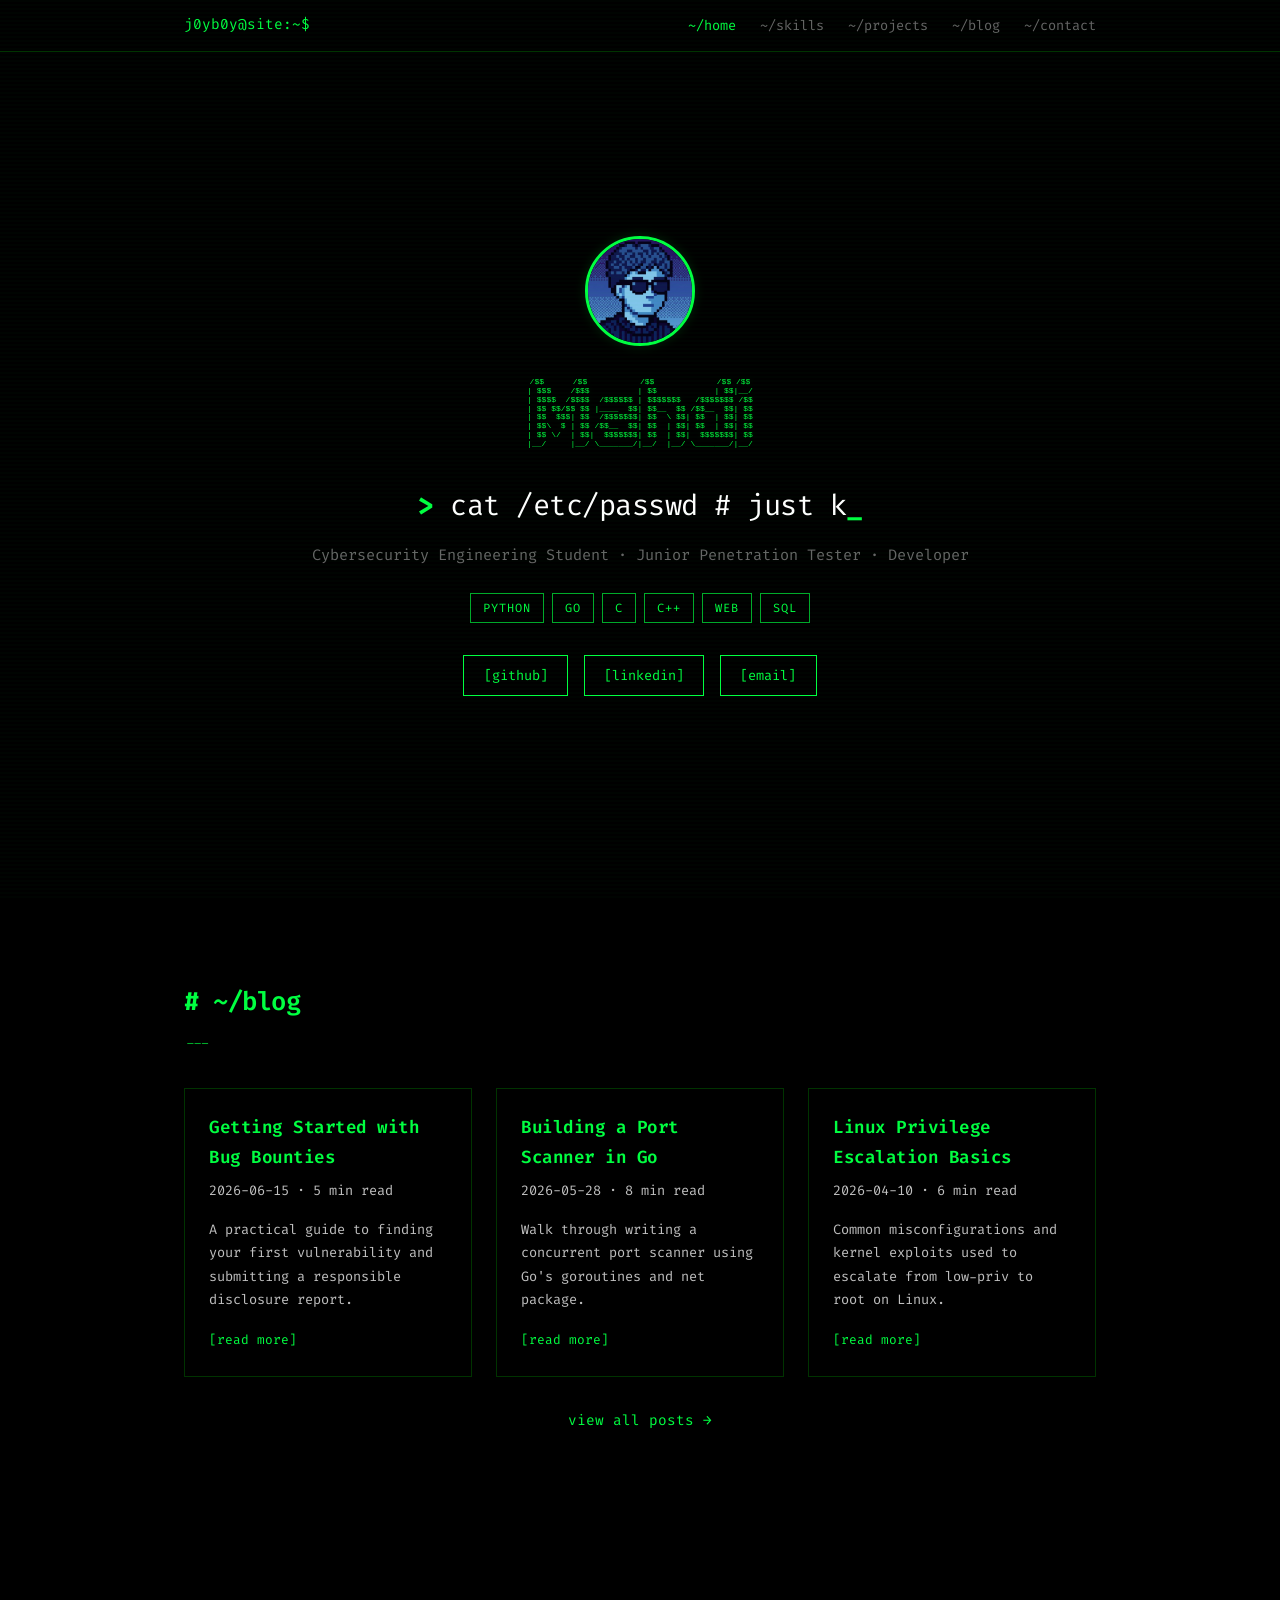
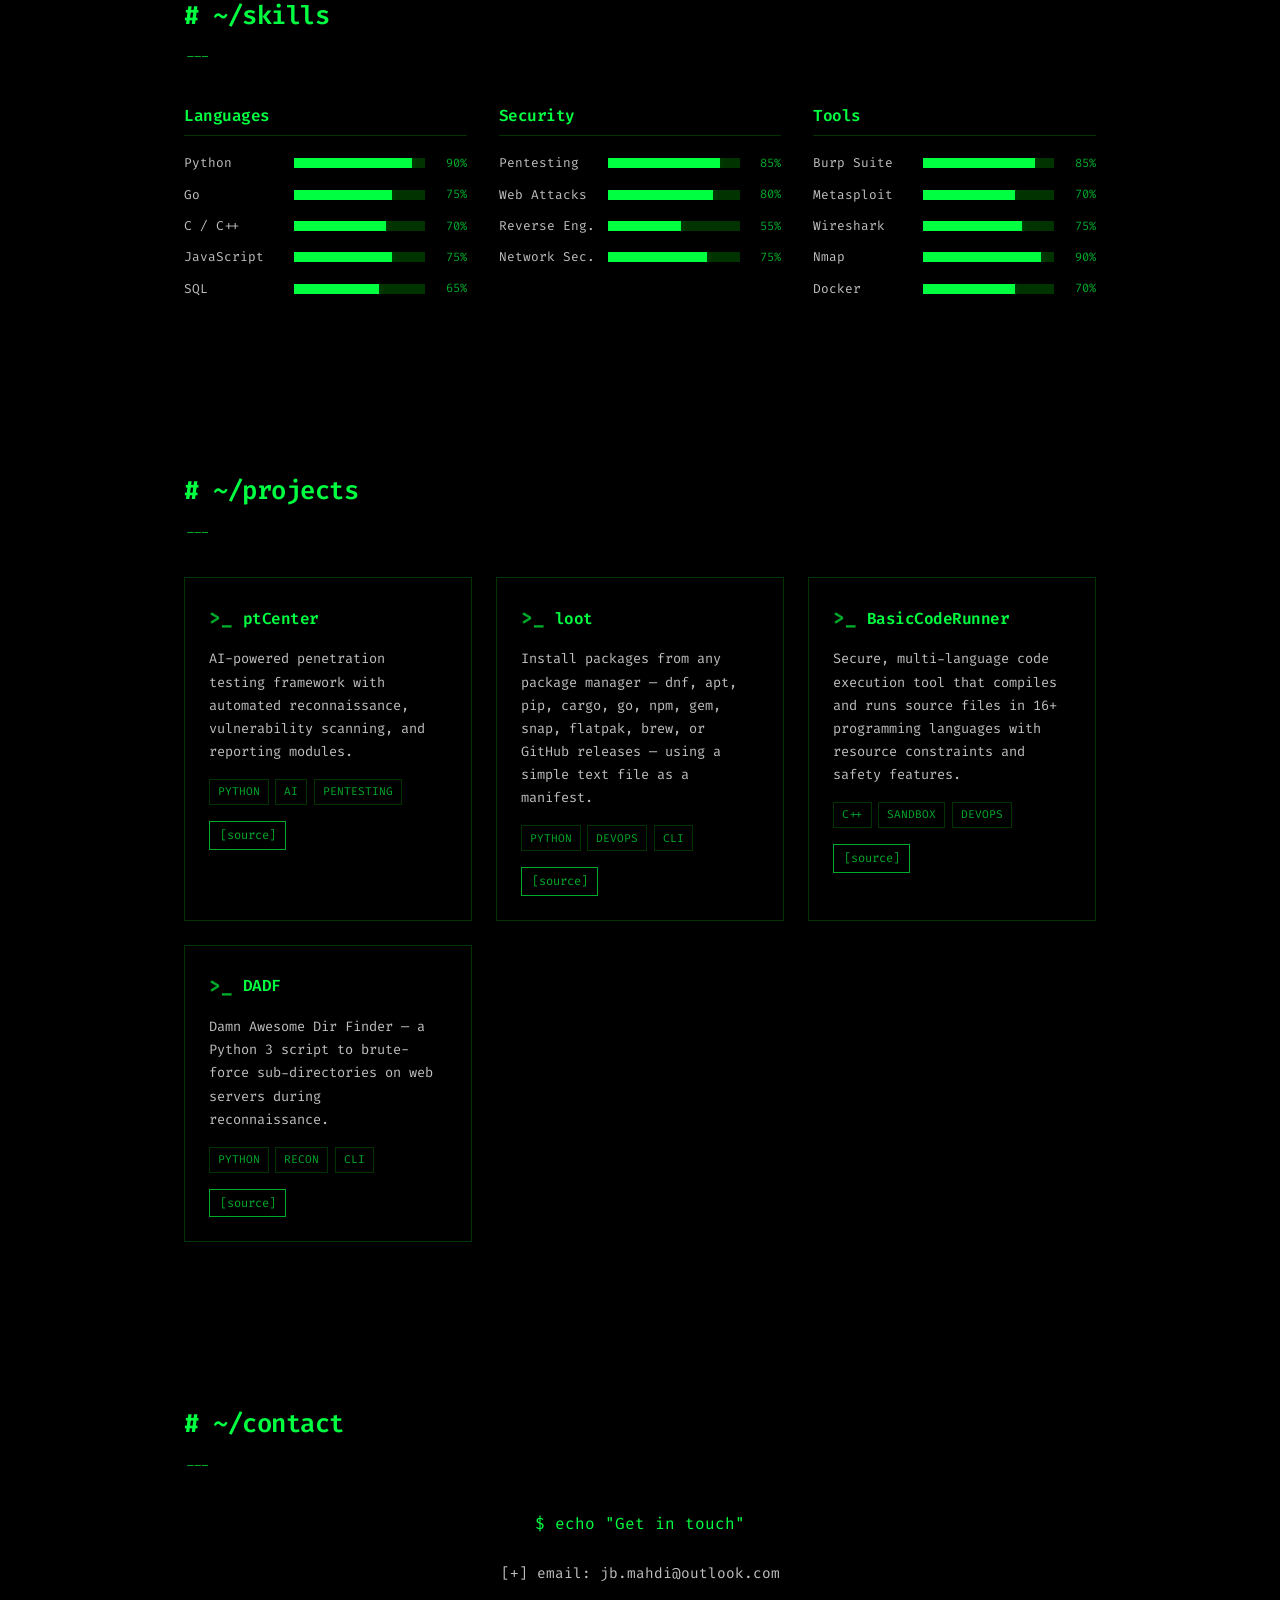
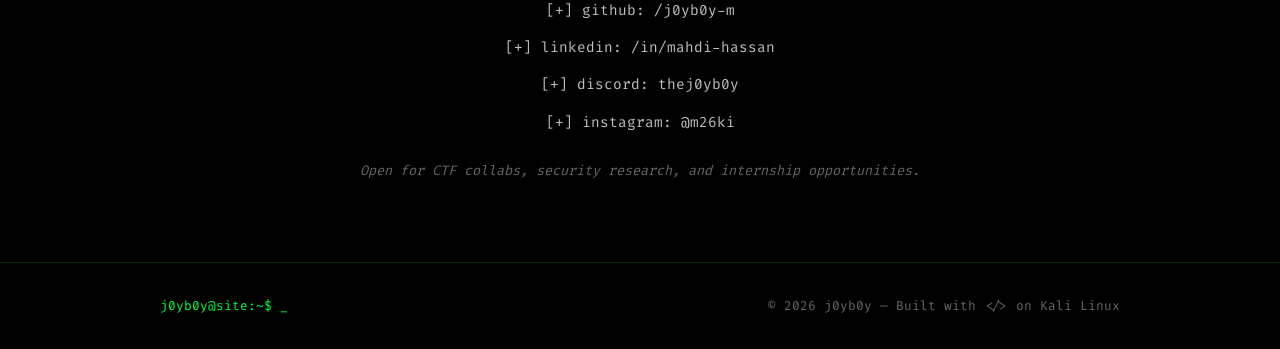
==== index.html @ 0ae88501 "initial commit" ====
<!DOCTYPE html>
<html lang="en">
<head>
  <meta charset="UTF-8">
  <meta name="viewport" content="width=device-width, initial-scale=1.0">
  <title>j0yb0y &lt;~$ ~/portfolio</title>
  <link rel="icon" type="image/png" href="ppic.png">
  <link rel="stylesheet" href="style.css">
</head>
<body>
  <div id="matrix-canvas"></div>

  <nav>
    <div class="nav-container">
      <span class="nav-prompt">j0yb0y@site:~$</span>
      <ul class="nav-links">
        <li><a href="#hero">~/home</a></li>
        <li><a href="#skills">~/skills</a></li>
        <li><a href="#projects">~/projects</a></li>
        <li><a href="#blog">~/blog</a></li>
        <li><a href="#contact">~/contact</a></li>
      </ul>
    </div>
  </nav>

  <main>
    <!-- HERO -->
    <section id="hero">
      <div class="hero-content">
        <div class="profile-pic">
          <img src="ppic.png" alt="j0yb0y">
        </div>
        <div class="ascii-art">
          <pre>
/$$      /$$           /$$             /$$ /$$
| $$$    /$$$          | $$            | $$|__/
| $$$$  /$$$$  /$$$$$$ | $$$$$$$   /$$$$$$$ /$$
| $$ $$/$$ $$ |____  $$| $$__  $$ /$$__  $$| $$
| $$  $$$| $$  /$$$$$$$| $$  \ $$| $$  | $$| $$
| $$\  $ | $$ /$$__  $$| $$  | $$| $$  | $$| $$
| $$ \/  | $$|  $$$$$$$| $$  | $$|  $$$$$$$| $$
|__/     |__/ \_______/|__/  |__/ \_______/|__/
          </pre>
        </div>
        <h1 class="hero-title">
          <span class="prompt">></span>
          <span class="typewriter" id="typewriter"></span><span class="cursor">_</span>
        </h1>
        <p class="hero-subtitle">Cybersecurity Engineering Student &middot; Junior Penetration Tester &middot; Developer</p>
        <div class="hero-badges">
          <span class="badge">Python</span>
          <span class="badge">Go</span>
          <span class="badge">C</span>
          <span class="badge">C++</span>
          <span class="badge">Web</span>
          <span class="badge">SQL</span>
        </div>
        <div class="hero-links">
          <a href="https://github.com/j0yb0y-m" target="_blank" class="btn">[github]</a>
          <a href="https://www.linkedin.com/in/mahdi-hassan-80ba14393/" target="_blank" class="btn">[linkedin]</a>
          <a href="mailto:jb.mahdi@outlook.com" class="btn">[email]</a>
        </div>
      </div>
    </section>

    <!-- BLOG -->
    <section id="blog">
      <h2 class="section-title"><span class="prompt">#</span> ~/blog</h2>
      <div class="divider">---</div>
      <div class="blog-grid">
        <article class="blog-card">
          <h3 class="blog-title">Getting Started with Bug Bounties</h3>
          <p class="blog-meta">2026-06-15 &middot; 5 min read</p>
          <p>A practical guide to finding your first vulnerability and submitting a responsible disclosure report.</p>
          <a href="blog/posts/bug-bounties-101.html" class="read-more">[read more]</a>
        </article>
        <article class="blog-card">
          <h3 class="blog-title">Building a Port Scanner in Go</h3>
          <p class="blog-meta">2026-05-28 &middot; 8 min read</p>
          <p>Walk through writing a concurrent port scanner using Go's goroutines and net package.</p>
          <a href="blog/posts/port-scanner-go.html" class="read-more">[read more]</a>
        </article>
        <article class="blog-card">
          <h3 class="blog-title">Linux Privilege Escalation Basics</h3>
          <p class="blog-meta">2026-04-10 &middot; 6 min read</p>
          <p>Common misconfigurations and kernel exploits used to escalate from low-priv to root on Linux.</p>
          <a href="blog/posts/linux-privesc.html" class="read-more">[read more]</a>
        </article>
      </div>
      <p class="section-footer"><a href="blog/index.html">view all posts →</a></p>
    </section>

    <!-- SKILLS -->
    <section id="skills">
      <h2 class="section-title"><span class="prompt">#</span> ~/skills</h2>
      <div class="divider">---</div>
      <div class="skills-grid">
        <div class="skill-category">
          <h3>Languages</h3>
          <div class="skill-bar"><span class="skill-label">Python</span><span class="skill-fill" style="width:90%"></span><span class="skill-pct">90%</span></div>
          <div class="skill-bar"><span class="skill-label">Go</span><span class="skill-fill" style="width:75%"></span><span class="skill-pct">75%</span></div>
          <div class="skill-bar"><span class="skill-label">C / C++</span><span class="skill-fill" style="width:70%"></span><span class="skill-pct">70%</span></div>
          <div class="skill-bar"><span class="skill-label">JavaScript</span><span class="skill-fill" style="width:75%"></span><span class="skill-pct">75%</span></div>
          <div class="skill-bar"><span class="skill-label">SQL</span><span class="skill-fill" style="width:65%"></span><span class="skill-pct">65%</span></div>
        </div>
        <div class="skill-category">
          <h3>Security</h3>
          <div class="skill-bar"><span class="skill-label">Pentesting</span><span class="skill-fill" style="width:85%"></span><span class="skill-pct">85%</span></div>
          <div class="skill-bar"><span class="skill-label">Web Attacks</span><span class="skill-fill" style="width:80%"></span><span class="skill-pct">80%</span></div>
          <div class="skill-bar"><span class="skill-label">Reverse Eng.</span><span class="skill-fill" style="width:55%"></span><span class="skill-pct">55%</span></div>
          <div class="skill-bar"><span class="skill-label">Network Sec.</span><span class="skill-fill" style="width:75%"></span><span class="skill-pct">75%</span></div>
        </div>
        <div class="skill-category">
          <h3>Tools</h3>
          <div class="skill-bar"><span class="skill-label">Burp Suite</span><span class="skill-fill" style="width:85%"></span><span class="skill-pct">85%</span></div>
          <div class="skill-bar"><span class="skill-label">Metasploit</span><span class="skill-fill" style="width:70%"></span><span class="skill-pct">70%</span></div>
          <div class="skill-bar"><span class="skill-label">Wireshark</span><span class="skill-fill" style="width:75%"></span><span class="skill-pct">75%</span></div>
          <div class="skill-bar"><span class="skill-label">Nmap</span><span class="skill-fill" style="width:90%"></span><span class="skill-pct">90%</span></div>
          <div class="skill-bar"><span class="skill-label">Docker</span><span class="skill-fill" style="width:70%"></span><span class="skill-pct">70%</span></div>
        </div>
      </div>
    </section>

    <!-- PROJECTS -->
    <section id="projects">
      <h2 class="section-title"><span class="prompt">#</span> ~/projects</h2>
      <div class="divider">---</div>
      <div class="project-grid">
        <div class="project-card">
          <div class="project-header">
            <span class="project-icon">&gt;_</span>
            <h3>ptCenter</h3>
          </div>
          <p>AI-powered penetration testing framework with automated reconnaissance, vulnerability scanning, and reporting modules.</p>
          <div class="project-tags">
            <span class="tag">Python</span>
            <span class="tag">AI</span>
            <span class="tag">Pentesting</span>
          </div>
          <div class="project-links">
            <a href="https://github.com/j0yb0y-m/ptCenter" target="_blank" class="btn-small">[source]</a>
          </div>
        </div>
        <div class="project-card">
          <div class="project-header">
            <span class="project-icon">&gt;_</span>
            <h3>loot</h3>
          </div>
          <p>Install packages from any package manager — dnf, apt, pip, cargo, go, npm, gem, snap, flatpak, brew, or GitHub releases — using a simple text file as a manifest.</p>
          <div class="project-tags">
            <span class="tag">Python</span>
            <span class="tag">DevOps</span>
            <span class="tag">CLI</span>
          </div>
          <div class="project-links">
            <a href="https://github.com/j0yb0y-m/loot" target="_blank" class="btn-small">[source]</a>
          </div>
        </div>
        <div class="project-card">
          <div class="project-header">
            <span class="project-icon">&gt;_</span>
            <h3>BasicCodeRunner</h3>
          </div>
          <p>Secure, multi-language code execution tool that compiles and runs source files in 16+ programming languages with resource constraints and safety features.</p>
          <div class="project-tags">
            <span class="tag">C++</span>
            <span class="tag">Sandbox</span>
            <span class="tag">DevOps</span>
          </div>
          <div class="project-links">
            <a href="https://github.com/j0yb0y-m/BasicCodeRunner" target="_blank" class="btn-small">[source]</a>
          </div>
        </div>
        <div class="project-card">
          <div class="project-header">
            <span class="project-icon">&gt;_</span>
            <h3>DADF</h3>
          </div>
          <p>Damn Awesome Dir Finder — a Python 3 script to brute-force sub-directories on web servers during reconnaissance.</p>
          <div class="project-tags">
            <span class="tag">Python</span>
            <span class="tag">Recon</span>
            <span class="tag">CLI</span>
          </div>
          <div class="project-links">
            <a href="https://github.com/j0yb0y-m/DADF" target="_blank" class="btn-small">[source]</a>
          </div>
        </div>
      </div>
    </section>

    <!-- CONTACT -->
    <section id="contact">
      <h2 class="section-title"><span class="prompt">#</span> ~/contact</h2>
      <div class="divider">---</div>
      <div class="contact-content">
        <p class="contact-text">$ echo "Get in touch"</p>
        <div class="contact-links">
          <a href="mailto:jb.mahdi@outlook.com" class="contact-item">[+] email: jb.mahdi@outlook.com</a>
          <a href="https://github.com/j0yb0y-m" target="_blank" class="contact-item">[+] github: /j0yb0y-m</a>
          <a href="https://www.linkedin.com/in/mahdi-hassan-80ba14393/" target="_blank" class="contact-item">[+] linkedin: /in/mahdi-hassan</a>
          <a href="#" class="contact-item">[+] discord: thej0yb0y</a>
          <a href="https://instagram.com/m26ki" target="_blank" class="contact-item">[+] instagram: @m26ki</a>
        </div>
        <p class="contact-outro">Open for CTF collabs, security research, and internship opportunities.</p>
      </div>
    </section>
  </main>

  <footer>
    <div class="footer-container">
      <p class="footer-prompt">j0yb0y@site:~$ <span class="blink">_</span></p>
      <p class="footer-copy">&copy; 2026 j0yb0y &mdash; Built with &lt;/&gt; on Kali Linux</p>
    </div>
  </footer>

  <script src="script.js"></script>
</body>
</html>
---- style.css ----
/* =============================================
   Hacker Theme Portfolio — r0g3r
   Colors: #000 bg / #0f0 green / #0a0 dim
   Font: monospace
   ============================================= */

@import url('https://fonts.googleapis.com/css2?family=Fira+Code:wght@400;600;700&display=swap');

:root {
  --bg: #000000;
  --bg-alt: #0a0a0a;
  --green: #00ff41;
  --green-dim: #00aa2a;
  --green-dark: #003300;
  --green-glow: rgba(0, 255, 65, 0.15);
  --text: #c0c0c0;
  --text-dim: #666666;
  --font: 'Fira Code', 'Courier New', monospace;
}

*,
*::before,
*::after {
  margin: 0;
  padding: 0;
  box-sizing: border-box;
}

html {
  scroll-behavior: smooth;
}

body {
  background: var(--bg);
  color: var(--text);
  font-family: var(--font);
  font-size: 15px;
  line-height: 1.7;
  min-height: 100vh;
  position: relative;
  overflow-x: hidden;
}

/* Scan-line overlay */
body::after {
  content: '';
  position: fixed;
  top: 0;
  left: 0;
  width: 100%;
  height: 100%;
  background: repeating-linear-gradient(
    0deg,
    transparent,
    transparent 2px,
    rgba(0, 255, 65, 0.015) 2px,
    rgba(0, 255, 65, 0.015) 4px
  );
  pointer-events: none;
  z-index: 9999;
}

/* Matrix rain canvas */
#matrix-canvas {
  position: fixed;
  top: 0;
  left: 0;
  width: 100%;
  height: 100%;
  z-index: 0;
  opacity: 0.15;
  pointer-events: none;
}

/* Selection */
::selection {
  background: var(--green);
  color: var(--bg);
}

/* Scrollbar */
::-webkit-scrollbar {
  width: 6px;
}
::-webkit-scrollbar-track {
  background: var(--bg);
}
::-webkit-scrollbar-thumb {
  background: var(--green-dark);
  border-radius: 3px;
}
::-webkit-scrollbar-thumb:hover {
  background: var(--green-dim);
}

/* ========== TYPOGRAPHY ========== */

::selection {
  background: var(--green);
  color: #000;
}

a {
  color: var(--green);
  text-decoration: none;
  transition: color 0.2s, text-shadow 0.2s;
}

a:hover {
  color: #fff;
  text-shadow: 0 0 8px var(--green-glow);
}

h1, h2, h3, h4 {
  color: var(--green);
  font-weight: 600;
  letter-spacing: -0.5px;
}

.section-title {
  font-size: 1.6rem;
  margin-bottom: 0.5rem;
}

.section-footer {
  text-align: center;
  margin-top: 2rem;
  font-size: 0.9rem;
}

.divider {
  color: var(--green-dim);
  margin-bottom: 2rem;
  font-size: 0.9rem;
}

.prompt {
  color: var(--green);
  font-weight: 700;
}

/* ========== NAV ========== */

nav {
  position: fixed;
  top: 0;
  left: 0;
  width: 100%;
  z-index: 1000;
  background: rgba(0, 0, 0, 0.92);
  border-bottom: 1px solid var(--green-dark);
  backdrop-filter: blur(4px);
}

.nav-container {
  max-width: 960px;
  margin: 0 auto;
  padding: 0.8rem 1.5rem;
  display: flex;
  align-items: center;
  justify-content: space-between;
}

.nav-prompt {
  color: var(--green);
  font-size: 0.9rem;
}

.nav-links {
  display: flex;
  list-style: none;
  gap: 1.5rem;
}

.nav-links a {
  color: var(--text-dim);
  font-size: 0.85rem;
  text-transform: lowercase;
  transition: color 0.2s;
}

.nav-links a:hover {
  color: var(--green);
}

/* ========== HERO ========== */

#hero {
  min-height: 100vh;
  display: flex;
  align-items: center;
  justify-content: center;
  padding: 6rem 1.5rem 4rem;
  position: relative;
  z-index: 1;
}

.hero-content {
  text-align: center;
  max-width: 720px;
}

.ascii-art pre {
  color: var(--green);
  font-size: 0.5rem;
  line-height: 1.1;
  text-shadow: 0 0 6px var(--green-glow);
  margin-bottom: 1.5rem;
}

.hero-title {
  font-size: 1.8rem;
  margin-bottom: 0.8rem;
  min-height: 2.4rem;
}

.typewriter {
  color: #fff;
  font-weight: 400;
}

.cursor {
  color: var(--green);
  animation: blink 0.8s step-end infinite;
}

@keyframes blink {
  50% { opacity: 0; }
}

.hero-subtitle {
  color: var(--text-dim);
  font-size: 0.95rem;
  margin-bottom: 1.5rem;
}

.hero-badges {
  display: flex;
  flex-wrap: wrap;
  justify-content: center;
  gap: 0.5rem;
  margin-bottom: 2rem;
}

.badge {
  border: 1px solid var(--green-dim);
  color: var(--green);
  padding: 0.25rem 0.75rem;
  font-size: 0.75rem;
  text-transform: uppercase;
  letter-spacing: 1px;
  transition: background 0.2s, box-shadow 0.2s;
}

.badge:hover {
  background: var(--green-dark);
  box-shadow: 0 0 10px var(--green-glow);
}

.hero-links {
  display: flex;
  justify-content: center;
  gap: 1rem;
  flex-wrap: wrap;
}

/* ========== BUTTONS ========== */

.btn {
  border: 1px solid var(--green);
  color: var(--green);
  padding: 0.5rem 1.2rem;
  font-family: var(--font);
  font-size: 0.85rem;
  text-transform: lowercase;
  transition: background 0.2s, box-shadow 0.2s;
}

.btn:hover {
  background: var(--green);
  color: var(--bg);
  box-shadow: 0 0 12px var(--green-glow);
}

.btn-small {
  border: 1px solid var(--green-dim);
  color: var(--green-dim);
  padding: 0.2rem 0.6rem;
  font-family: var(--font);
  font-size: 0.75rem;
  transition: background 0.2s, color 0.2s;
}

.btn-small:hover {
  background: var(--green-dim);
  color: var(--bg);
}

/* ========== SECTIONS ========== */

section {
  max-width: 960px;
  margin: 0 auto;
  padding: 5rem 1.5rem;
  position: relative;
  z-index: 1;
}

/* ========== BLOG ========== */

.blog-grid {
  display: grid;
  grid-template-columns: repeat(auto-fill, minmax(280px, 1fr));
  gap: 1.5rem;
}

.blog-card {
  border: 1px solid var(--green-dark);
  padding: 1.5rem;
  transition: border-color 0.3s, box-shadow 0.3s;
}

.blog-card:hover {
  border-color: var(--green-dim);
  box-shadow: 0 0 12px var(--green-glow);
}

.blog-title {
  font-size: 1.1rem;
  margin-bottom: 0.4rem;
}

.blog-meta {
  color: var(--text-dim);
  font-size: 0.75rem;
  margin-bottom: 0.8rem;
}

.blog-card p {
  font-size: 0.85rem;
  margin-bottom: 1rem;
  color: var(--text);
}

.read-more {
  font-size: 0.8rem;
}

/* ========== SKILLS ========== */

.skills-grid {
  display: grid;
  grid-template-columns: repeat(auto-fill, minmax(260px, 1fr));
  gap: 2rem;
}

.skill-category h3 {
  font-size: 1rem;
  margin-bottom: 1rem;
  color: var(--green);
  border-bottom: 1px solid var(--green-dark);
  padding-bottom: 0.4rem;
}

.skill-bar {
  display: flex;
  align-items: center;
  gap: 0.6rem;
  margin-bottom: 0.6rem;
  font-size: 0.8rem;
}

.skill-label {
  width: 100px;
  flex-shrink: 0;
  color: var(--text);
}

.skill-fill {
  flex: 1;
  height: 10px;
  background: var(--green-dark);
  position: relative;
  overflow: hidden;
}

.skill-fill::after {
  content: '';
  position: absolute;
  top: 0;
  left: 0;
  height: 100%;
  background: var(--green);
  box-shadow: 0 0 6px var(--green-glow);
  animation: fillIn 1.5s ease-out forwards;
  width: 0;
}

.skill-fill[style*="90%"]::after { width: 90%; }
.skill-fill[style*="85%"]::after { width: 85%; }
.skill-fill[style*="80%"]::after { width: 80%; }
.skill-fill[style*="75%"]::after { width: 75%; }
.skill-fill[style*="70%"]::after { width: 70%; }
.skill-fill[style*="65%"]::after { width: 65%; }
.skill-fill[style*="60%"]::after { width: 60%; }
.skill-fill[style*="55%"]::after { width: 55%; }

.skill-pct {
  color: var(--green-dim);
  font-size: 0.75rem;
  width: 32px;
  text-align: right;
}

@keyframes fillIn {
  from { width: 0; }
}

/* ========== PROJECTS ========== */

.project-grid {
  display: grid;
  grid-template-columns: repeat(auto-fill, minmax(280px, 1fr));
  gap: 1.5rem;
}

.project-card {
  border: 1px solid var(--green-dark);
  padding: 1.5rem;
  transition: border-color 0.3s, box-shadow 0.3s, transform 0.2s;
}

.project-card:hover {
  border-color: var(--green);
  box-shadow: 0 0 16px var(--green-glow);
  transform: translateY(-2px);
}

.project-header {
  display: flex;
  align-items: center;
  gap: 0.6rem;
  margin-bottom: 0.8rem;
}

.project-icon {
  color: var(--green-dim);
  font-size: 1.2rem;
  font-weight: 700;
}

.project-card h3 {
  font-size: 1rem;
}

.project-card p {
  font-size: 0.85rem;
  margin-bottom: 1rem;
  color: var(--text);
}

.project-tags {
  display: flex;
  flex-wrap: wrap;
  gap: 0.4rem;
  margin-bottom: 1rem;
}

.tag {
  border: 1px solid var(--green-dark);
  color: var(--green-dim);
  padding: 0.15rem 0.5rem;
  font-size: 0.7rem;
  text-transform: uppercase;
}

.project-links {
  display: flex;
  gap: 0.6rem;
}

/* ========== CONTACT ========== */

.contact-content {
  text-align: center;
}

.contact-text {
  color: var(--green);
  font-size: 1rem;
  margin-bottom: 1.5rem;
}

.contact-links {
  display: flex;
  flex-direction: column;
  align-items: center;
  gap: 0.8rem;
  margin-bottom: 1.5rem;
}

.contact-item {
  color: var(--text);
  font-size: 0.9rem;
  transition: color 0.2s, text-shadow 0.2s;
}

.contact-item:hover {
  color: var(--green);
  text-shadow: 0 0 8px var(--green-glow);
}

.contact-outro {
  color: var(--text-dim);
  font-size: 0.85rem;
  font-style: italic;
}

/* ========== FOOTER ========== */

footer {
  border-top: 1px solid var(--green-dark);
  padding: 2rem 1.5rem;
  position: relative;
  z-index: 1;
}

.footer-container {
  max-width: 960px;
  margin: 0 auto;
  display: flex;
  justify-content: space-between;
  align-items: center;
  font-size: 0.8rem;
}

.footer-prompt {
  color: var(--green);
}

.blink {
  animation: blink 1s step-end infinite;
}

.footer-copy {
  color: var(--text-dim);
}

/* ========== RESPONSIVE ========== */

/* Profile picture */
.profile-pic {
  margin-bottom: 1.5rem;
}

.profile-pic img {
  width: 110px;
  height: 110px;
  border-radius: 50%;
  border: 3px solid var(--green);
  box-shadow: 0 0 12px var(--green-glow);
  object-fit: cover;
}

@media (max-width: 768px) {

.ascii-art pre {
    font-size: 0.3rem;
  }

  .hero-title {
    font-size: 1.3rem;
  }

  .nav-links {
    gap: 0.8rem;
  }

  .nav-links a {
    font-size: 0.75rem;
  }

  .skills-grid,
  .project-grid,
  .blog-grid {
    grid-template-columns: 1fr;
  }

  .footer-container {
    flex-direction: column;
    gap: 0.5rem;
    text-align: center;
  }
}
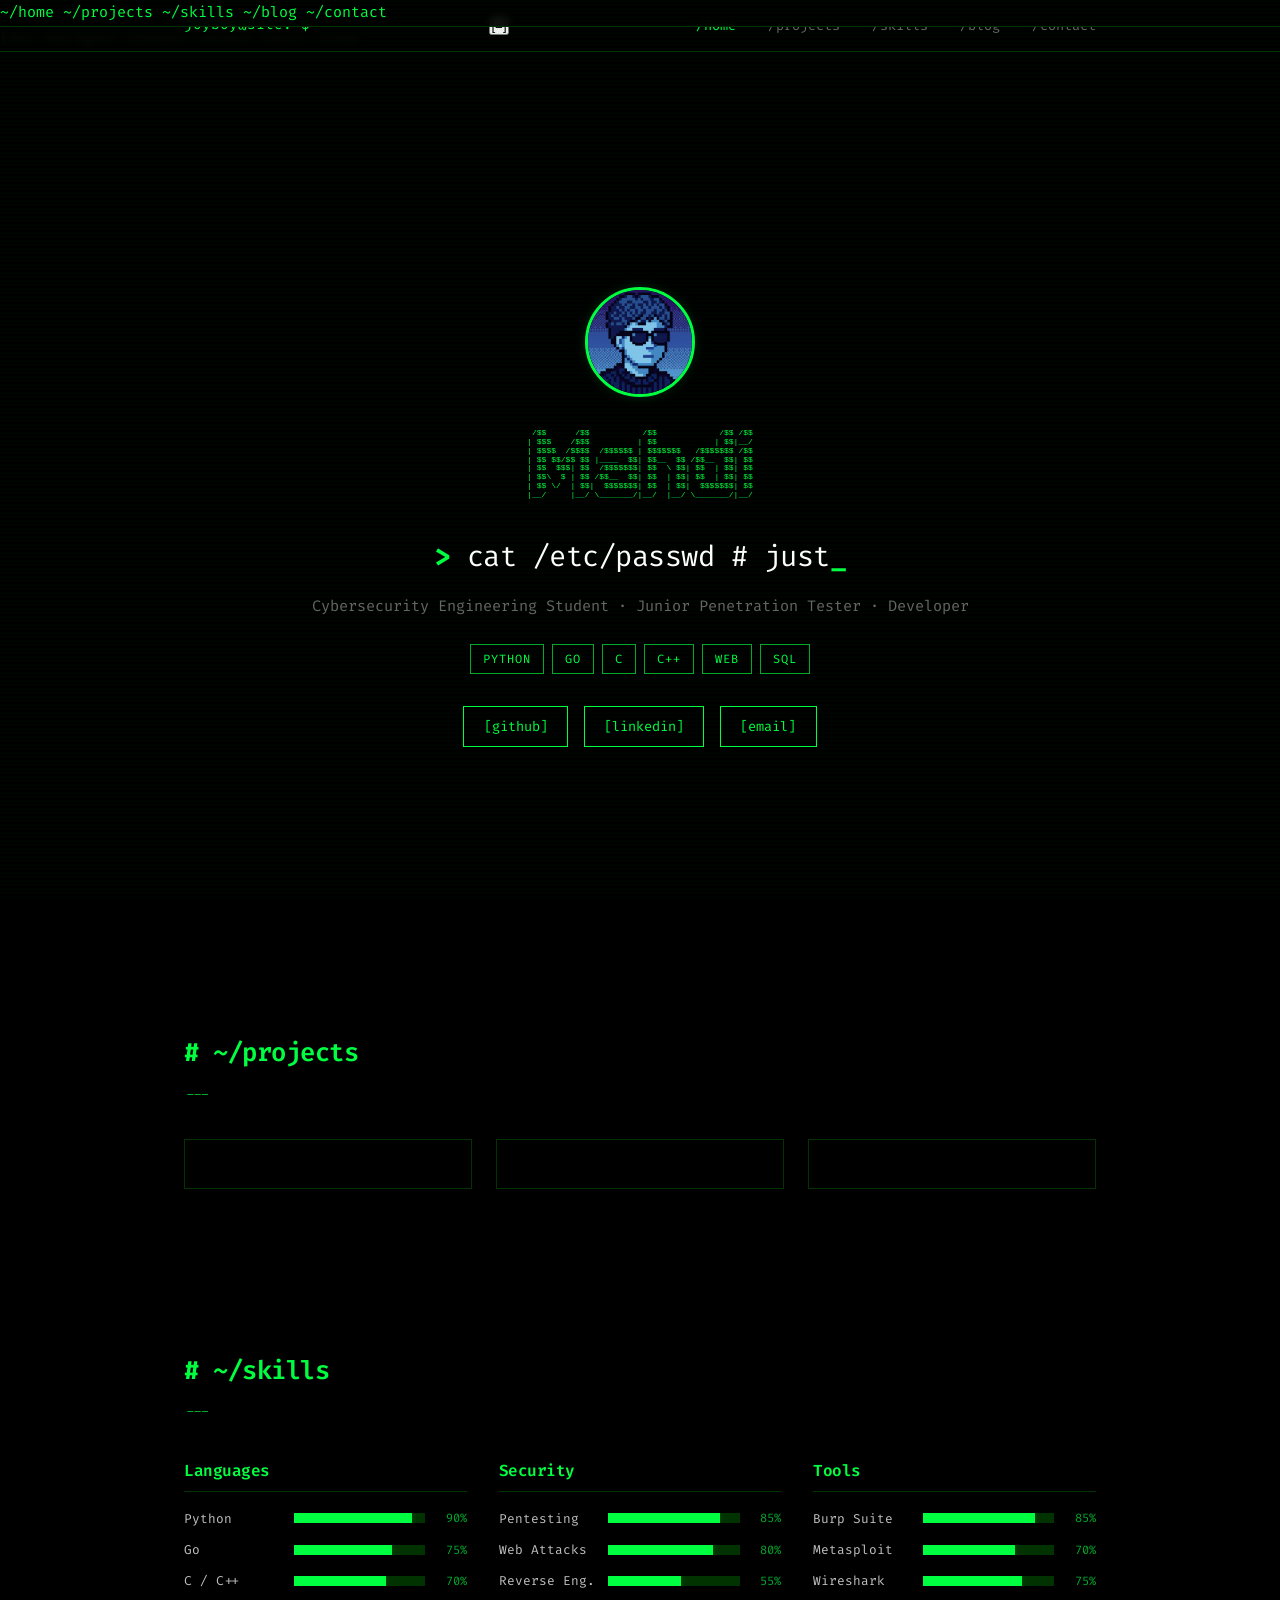
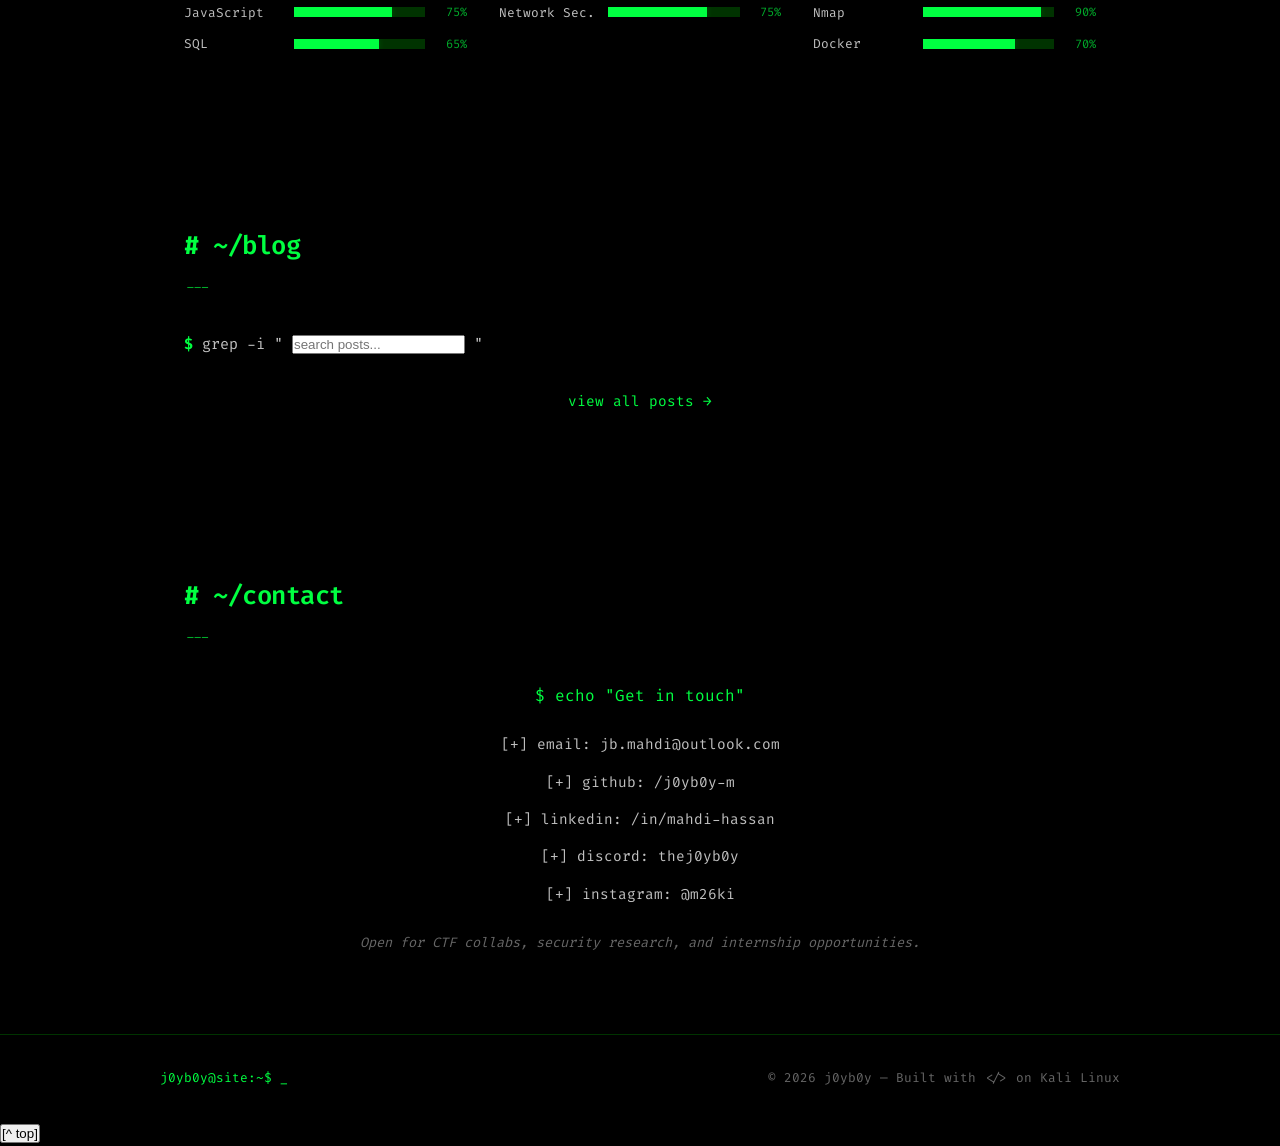
==== commit 86824081: "feat: restructure index.html with dynamic containers, command palette, mobile menu" ====
--- a/index.html
+++ b/index.html
@@ -8,31 +8,57 @@
   <link rel="stylesheet" href="style.css">
 </head>
 <body>
+  <div id="reading-progress" aria-hidden="true"></div>
   <div id="matrix-canvas"></div>
 
-  <nav>
+  <nav role="navigation" aria-label="Main navigation">
     <div class="nav-container">
       <span class="nav-prompt">j0yb0y@site:~$</span>
+      <button id="menu-toggle" class="menu-toggle" aria-label="Toggle menu" aria-expanded="false">[=]</button>
       <ul class="nav-links">
         <li><a href="#hero">~/home</a></li>
+        <li><a href="#projects">~/projects</a></li>
         <li><a href="#skills">~/skills</a></li>
-        <li><a href="#projects">~/projects</a></li>
         <li><a href="#blog">~/blog</a></li>
         <li><a href="#contact">~/contact</a></li>
       </ul>
     </div>
   </nav>
 
-  <main>
-    <!-- HERO -->
+  <div id="mobile-menu-overlay" class="mobile-menu-overlay" aria-hidden="true">
+    <nav class="mobile-nav">
+      <a href="#hero">~/home</a>
+      <a href="#projects">~/projects</a>
+      <a href="#skills">~/skills</a>
+      <a href="#blog">~/blog</a>
+      <a href="#contact">~/contact</a>
+    </nav>
+  </div>
+
+  <div id="command-palette" class="command-palette-overlay" aria-hidden="true">
+    <div class="command-palette">
+      <div class="command-prompt-line">
+        <span class="prompt">&gt;_</span>
+        <input type="text" id="command-input" placeholder="search..." aria-label="Command palette search" autocomplete="off">
+      </div>
+      <div id="command-results" class="command-results" role="listbox"></div>
+      <div class="command-hint">
+        <span>[↑↓] navigate</span>
+        <span>[enter] select</span>
+        <span>[esc] close</span>
+      </div>
+    </div>
+  </div>
+
+  <main role="main">
     <section id="hero">
       <div class="hero-content">
         <div class="profile-pic">
-          <img src="ppic.png" alt="j0yb0y">
+          <img src="ppic.png" alt="j0yb0y profile picture">
         </div>
         <div class="ascii-art">
           <pre>
-/$$      /$$           /$$             /$$ /$$
+ /$$      /$$           /$$             /$$ /$$
 | $$$    /$$$          | $$            | $$|__/
 | $$$$  /$$$$  /$$$$$$ | $$$$$$$   /$$$$$$$ /$$
 | $$ $$/$$ $$ |____  $$| $$__  $$ /$$__  $$| $$
@@ -43,7 +69,7 @@
           </pre>
         </div>
         <h1 class="hero-title">
-          <span class="prompt">></span>
+          <span class="prompt">&gt;</span>
           <span class="typewriter" id="typewriter"></span><span class="cursor">_</span>
         </h1>
         <p class="hero-subtitle">Cybersecurity Engineering Student &middot; Junior Penetration Tester &middot; Developer</p>
@@ -56,41 +82,27 @@
           <span class="badge">SQL</span>
         </div>
         <div class="hero-links">
-          <a href="https://github.com/j0yb0y-m" target="_blank" class="btn">[github]</a>
-          <a href="https://www.linkedin.com/in/mahdi-hassan-80ba14393/" target="_blank" class="btn">[linkedin]</a>
-          <a href="mailto:jb.mahdi@outlook.com" class="btn">[email]</a>
+          <a href="https://github.com/j0yb0y-m" target="_blank" rel="noopener" class="btn" aria-label="GitHub profile">[github]</a>
+          <a href="https://www.linkedin.com/in/mahdi-hassan-80ba14393/" target="_blank" rel="noopener" class="btn" aria-label="LinkedIn profile">[linkedin]</a>
+          <a href="mailto:jb.mahdi@outlook.com" class="btn" aria-label="Send email">[email]</a>
         </div>
       </div>
     </section>
 
-    <!-- BLOG -->
-    <section id="blog">
-      <h2 class="section-title"><span class="prompt">#</span> ~/blog</h2>
+    <section id="projects">
+      <h2 class="section-title"><span class="prompt">#</span> ~/projects</h2>
       <div class="divider">---</div>
-      <div class="blog-grid">
-        <article class="blog-card">
-          <h3 class="blog-title">Getting Started with Bug Bounties</h3>
-          <p class="blog-meta">2026-06-15 &middot; 5 min read</p>
-          <p>A practical guide to finding your first vulnerability and submitting a responsible disclosure report.</p>
-          <a href="blog/posts/bug-bounties-101.html" class="read-more">[read more]</a>
-        </article>
-        <article class="blog-card">
-          <h3 class="blog-title">Building a Port Scanner in Go</h3>
-          <p class="blog-meta">2026-05-28 &middot; 8 min read</p>
-          <p>Walk through writing a concurrent port scanner using Go's goroutines and net package.</p>
-          <a href="blog/posts/port-scanner-go.html" class="read-more">[read more]</a>
-        </article>
-        <article class="blog-card">
-          <h3 class="blog-title">Linux Privilege Escalation Basics</h3>
-          <p class="blog-meta">2026-04-10 &middot; 6 min read</p>
-          <p>Common misconfigurations and kernel exploits used to escalate from low-priv to root on Linux.</p>
-          <a href="blog/posts/linux-privesc.html" class="read-more">[read more]</a>
-        </article>
+      <div class="project-filters" aria-label="Filter projects">
+        <div id="project-filter-buttons" class="filter-buttons"></div>
+        <div id="project-sort" class="sort-toggle"></div>
       </div>
-      <p class="section-footer"><a href="blog/index.html">view all posts →</a></p>
+      <div id="project-grid" class="project-grid" aria-live="polite">
+        <div class="project-card skeleton"><div class="skeleton-line"></div><div class="skeleton-line short"></div></div>
+        <div class="project-card skeleton"><div class="skeleton-line"></div><div class="skeleton-line short"></div></div>
+        <div class="project-card skeleton"><div class="skeleton-line"></div><div class="skeleton-line short"></div></div>
+      </div>
     </section>
 
-    <!-- SKILLS -->
     <section id="skills">
       <h2 class="section-title"><span class="prompt">#</span> ~/skills</h2>
       <div class="divider">---</div>
@@ -121,75 +133,19 @@
       </div>
     </section>
 
-    <!-- PROJECTS -->
-    <section id="projects">
-      <h2 class="section-title"><span class="prompt">#</span> ~/projects</h2>
+    <section id="blog">
+      <h2 class="section-title"><span class="prompt">#</span> ~/blog</h2>
       <div class="divider">---</div>
-      <div class="project-grid">
-        <div class="project-card">
-          <div class="project-header">
-            <span class="project-icon">&gt;_</span>
-            <h3>ptCenter</h3>
-          </div>
-          <p>AI-powered penetration testing framework with automated reconnaissance, vulnerability scanning, and reporting modules.</p>
-          <div class="project-tags">
-            <span class="tag">Python</span>
-            <span class="tag">AI</span>
-            <span class="tag">Pentesting</span>
-          </div>
-          <div class="project-links">
-            <a href="https://github.com/j0yb0y-m/ptCenter" target="_blank" class="btn-small">[source]</a>
-          </div>
-        </div>
-        <div class="project-card">
-          <div class="project-header">
-            <span class="project-icon">&gt;_</span>
-            <h3>loot</h3>
-          </div>
-          <p>Install packages from any package manager — dnf, apt, pip, cargo, go, npm, gem, snap, flatpak, brew, or GitHub releases — using a simple text file as a manifest.</p>
-          <div class="project-tags">
-            <span class="tag">Python</span>
-            <span class="tag">DevOps</span>
-            <span class="tag">CLI</span>
-          </div>
-          <div class="project-links">
-            <a href="https://github.com/j0yb0y-m/loot" target="_blank" class="btn-small">[source]</a>
-          </div>
-        </div>
-        <div class="project-card">
-          <div class="project-header">
-            <span class="project-icon">&gt;_</span>
-            <h3>BasicCodeRunner</h3>
-          </div>
-          <p>Secure, multi-language code execution tool that compiles and runs source files in 16+ programming languages with resource constraints and safety features.</p>
-          <div class="project-tags">
-            <span class="tag">C++</span>
-            <span class="tag">Sandbox</span>
-            <span class="tag">DevOps</span>
-          </div>
-          <div class="project-links">
-            <a href="https://github.com/j0yb0y-m/BasicCodeRunner" target="_blank" class="btn-small">[source]</a>
-          </div>
-        </div>
-        <div class="project-card">
-          <div class="project-header">
-            <span class="project-icon">&gt;_</span>
-            <h3>DADF</h3>
-          </div>
-          <p>Damn Awesome Dir Finder — a Python 3 script to brute-force sub-directories on web servers during reconnaissance.</p>
-          <div class="project-tags">
-            <span class="tag">Python</span>
-            <span class="tag">Recon</span>
-            <span class="tag">CLI</span>
-          </div>
-          <div class="project-links">
-            <a href="https://github.com/j0yb0y-m/DADF" target="_blank" class="btn-small">[source]</a>
-          </div>
-        </div>
+      <div class="blog-search-container">
+        <span class="prompt">$</span>
+        <span class="blog-search-label">grep -i "</span>
+        <input type="text" id="blog-search" class="blog-search-input" placeholder="search posts..." aria-label="Search blog posts">
+        <span class="blog-search-label">"</span>
       </div>
+      <div id="blog-grid" class="blog-grid" aria-live="polite"></div>
+      <p class="section-footer"><a href="blog/index.html">view all posts &rarr;</a></p>
     </section>
 
-    <!-- CONTACT -->
     <section id="contact">
       <h2 class="section-title"><span class="prompt">#</span> ~/contact</h2>
       <div class="divider">---</div>
@@ -197,23 +153,28 @@
         <p class="contact-text">$ echo "Get in touch"</p>
         <div class="contact-links">
           <a href="mailto:jb.mahdi@outlook.com" class="contact-item">[+] email: jb.mahdi@outlook.com</a>
-          <a href="https://github.com/j0yb0y-m" target="_blank" class="contact-item">[+] github: /j0yb0y-m</a>
-          <a href="https://www.linkedin.com/in/mahdi-hassan-80ba14393/" target="_blank" class="contact-item">[+] linkedin: /in/mahdi-hassan</a>
+          <a href="https://github.com/j0yb0y-m" target="_blank" rel="noopener" class="contact-item">[+] github: /j0yb0y-m</a>
+          <a href="https://www.linkedin.com/in/mahdi-hassan-80ba14393/" target="_blank" rel="noopener" class="contact-item">[+] linkedin: /in/mahdi-hassan</a>
           <a href="#" class="contact-item">[+] discord: thej0yb0y</a>
-          <a href="https://instagram.com/m26ki" target="_blank" class="contact-item">[+] instagram: @m26ki</a>
+          <a href="https://instagram.com/m26ki" target="_blank" rel="noopener" class="contact-item">[+] instagram: @m26ki</a>
         </div>
         <p class="contact-outro">Open for CTF collabs, security research, and internship opportunities.</p>
       </div>
     </section>
   </main>
 
-  <footer>
+  <footer role="contentinfo">
     <div class="footer-container">
       <p class="footer-prompt">j0yb0y@site:~$ <span class="blink">_</span></p>
       <p class="footer-copy">&copy; 2026 j0yb0y &mdash; Built with &lt;/&gt; on Kali Linux</p>
     </div>
   </footer>
 
+  <button id="back-to-top" class="back-to-top" aria-label="Back to top">[^ top]</button>
+
+  <script src="github.js"></script>
+  <script src="blog.js"></script>
+  <script src="ui.js"></script>
   <script src="script.js"></script>
 </body>
 </html>
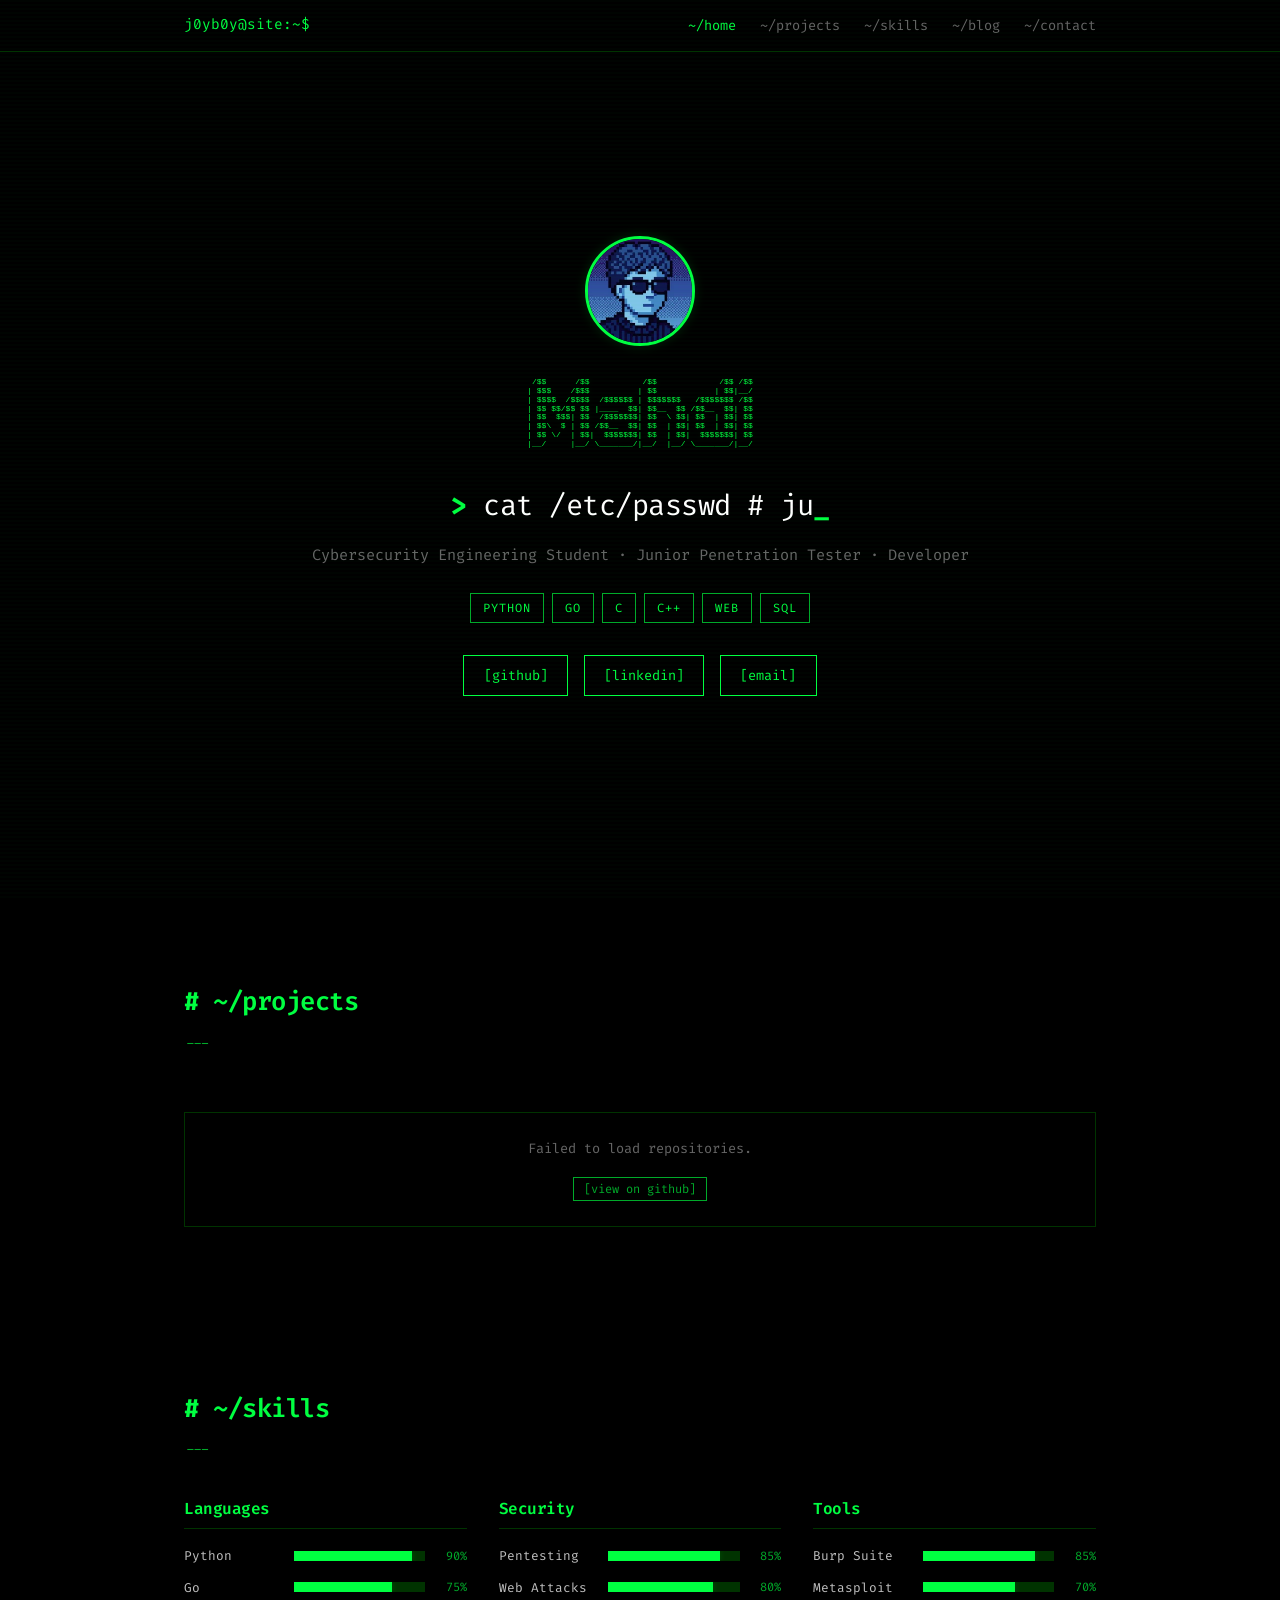
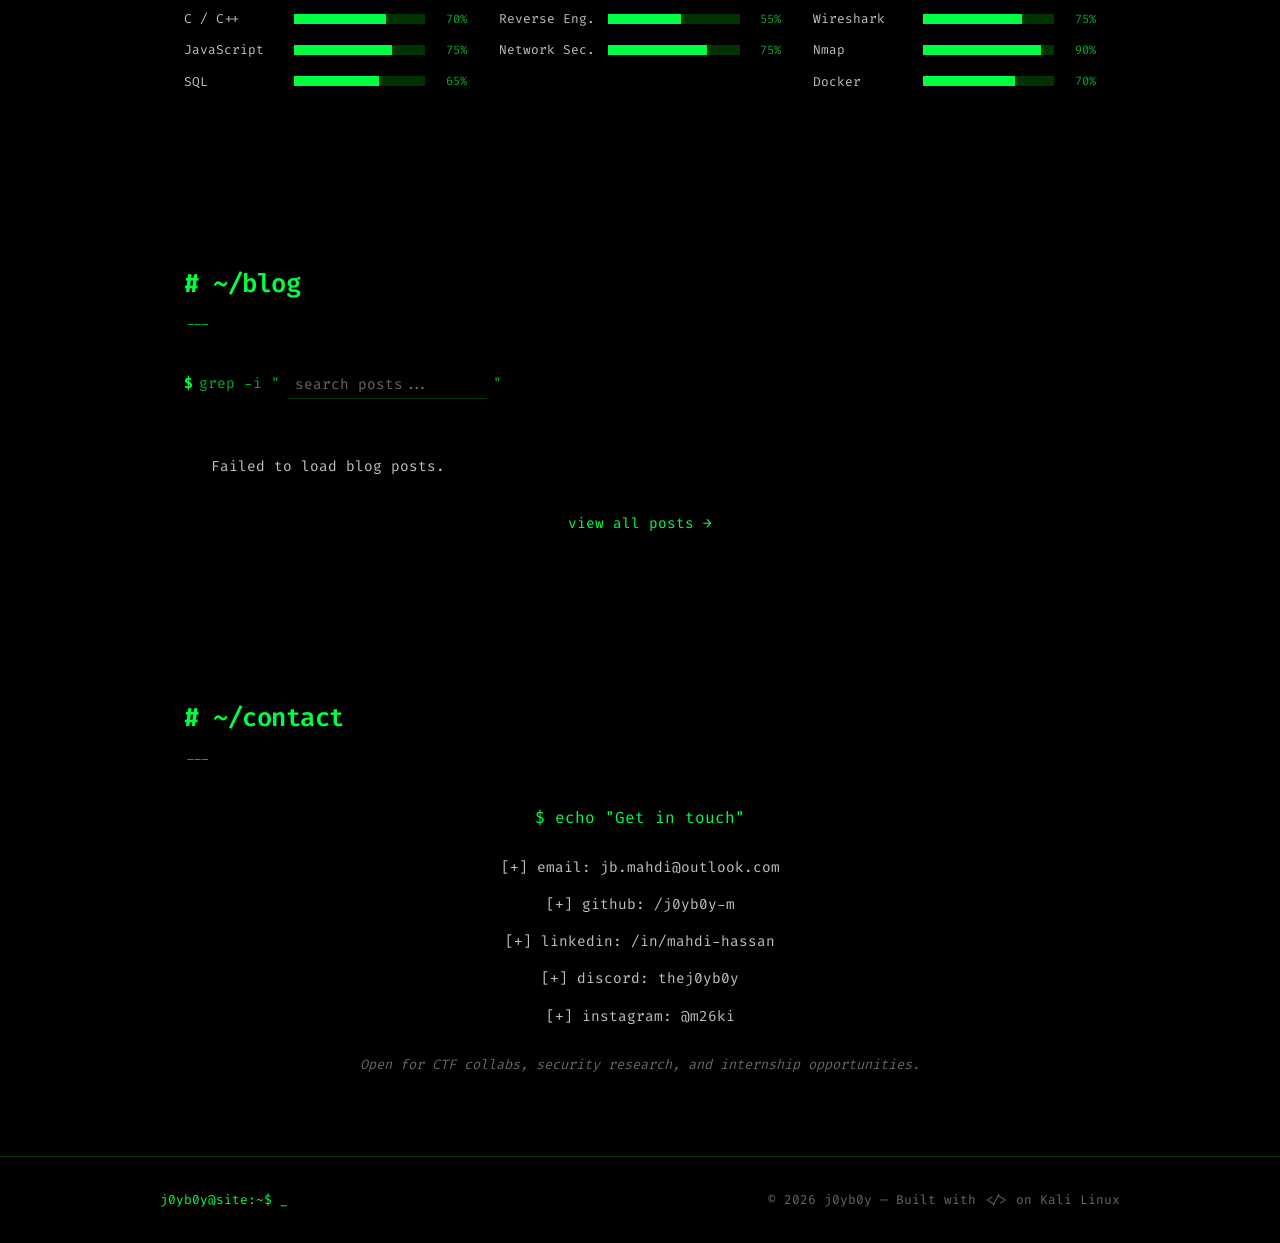
==== commit 0e60323e: "feat: add markdown blog system, performance optimizations, and SEO" ====
--- a/index.html
+++ b/index.html
@@ -4,7 +4,21 @@
   <meta charset="UTF-8">
   <meta name="viewport" content="width=device-width, initial-scale=1.0">
   <title>j0yb0y &lt;~$ ~/portfolio</title>
-  <link rel="icon" type="image/png" href="ppic.png">
+  <meta name="description" content="Cybersecurity Engineering Student, Junior Penetration Tester, and Developer. Portfolio showcasing projects, blog posts, and skills.">
+  <meta property="og:title" content="j0yb0y ~ portfolio">
+  <meta property="og:description" content="Cybersecurity Engineering Student, Junior Penetration Tester, and Developer.">
+  <meta property="og:image" content="https://j0yb0y-m.github.io/ppic.webp">
+  <meta property="og:url" content="https://j0yb0y-m.github.io">
+  <meta property="og:type" content="website">
+  <meta property="og:site_name" content="j0yb0y">
+  <meta name="twitter:card" content="summary">
+  <meta name="twitter:title" content="j0yb0y ~ portfolio">
+  <meta name="twitter:description" content="Cybersecurity Engineering Student, Junior Penetration Tester, and Developer.">
+  <meta name="twitter:image" content="https://j0yb0y-m.github.io/ppic.webp">
+  <link rel="icon" type="image/webp" href="ppic.webp">
+  <link rel="preconnect" href="https://fonts.googleapis.com">
+  <link rel="preconnect" href="https://fonts.gstatic.com" crossorigin>
+  <link rel="stylesheet" href="https://fonts.googleapis.com/css2?family=Fira+Code:wght@400;600;700&display=swap">
   <link rel="stylesheet" href="style.css">
 </head>
 <body>
@@ -54,7 +68,7 @@
     <section id="hero">
       <div class="hero-content">
         <div class="profile-pic">
-          <img src="ppic.png" alt="j0yb0y profile picture">
+          <img src="ppic.webp" alt="j0yb0y profile picture">
         </div>
         <div class="ascii-art">
           <pre>
--- a/style.css
+++ b/style.css
@@ -4,7 +4,7 @@
    Font: monospace
    ============================================= */
 
-@import url('https://fonts.googleapis.com/css2?family=Fira+Code:wght@400;600;700&display=swap');
+/* Font loaded via <link> in HTML head for non-blocking parse */
 
 :root {
   --bg: #000000;
@@ -95,11 +95,6 @@
 
 /* ========== TYPOGRAPHY ========== */
 
-::selection {
-  background: var(--green);
-  color: #000;
-}
-
 a {
   color: var(--green);
   text-decoration: none;
@@ -592,3 +587,483 @@
     text-align: center;
   }
 }
+
+/* ========== READING PROGRESS BAR ========== */
+
+#reading-progress {
+  position: fixed;
+  top: 0;
+  left: 0;
+  height: 2px;
+  width: 0%;
+  background: var(--green);
+  box-shadow: 0 0 8px var(--green-glow);
+  z-index: 1001;
+  transition: width 0.1s linear;
+}
+
+/* ========== MOBILE MENU ========== */
+
+.menu-toggle {
+  display: none;
+  background: none;
+  border: 1px solid var(--green-dim);
+  color: var(--green);
+  font-family: var(--font);
+  font-size: 1rem;
+  padding: 0.3rem 0.6rem;
+  cursor: pointer;
+  transition: background 0.2s;
+}
+
+.menu-toggle:hover {
+  background: var(--green-dark);
+}
+
+.mobile-menu-overlay {
+  display: none;
+  position: fixed;
+  top: 0;
+  left: 0;
+  width: 100%;
+  height: 100%;
+  background: rgba(0, 0, 0, 0.95);
+  z-index: 999;
+  justify-content: center;
+  align-items: center;
+}
+
+.mobile-menu-overlay.active {
+  display: flex;
+}
+
+.mobile-nav {
+  display: flex;
+  flex-direction: column;
+  gap: 1.5rem;
+  text-align: center;
+}
+
+.mobile-nav a {
+  color: var(--green);
+  font-size: 1.4rem;
+  text-decoration: none;
+  transition: text-shadow 0.2s;
+}
+
+.mobile-nav a:hover {
+  text-shadow: 0 0 12px var(--green-glow);
+}
+
+/* ========== COMMAND PALETTE ========== */
+
+.command-palette-overlay {
+  display: none;
+  position: fixed;
+  top: 0;
+  left: 0;
+  width: 100%;
+  height: 100%;
+  background: rgba(0, 0, 0, 0.85);
+  z-index: 2000;
+  justify-content: center;
+  align-items: flex-start;
+  padding-top: 15vh;
+}
+
+.command-palette-overlay.active {
+  display: flex;
+}
+
+.command-palette {
+  background: var(--bg-alt);
+  border: 1px solid var(--green-dim);
+  width: 90%;
+  max-width: 560px;
+  box-shadow: 0 0 30px var(--green-glow);
+}
+
+.command-prompt-line {
+  display: flex;
+  align-items: center;
+  gap: 0.5rem;
+  padding: 1rem;
+  border-bottom: 1px solid var(--green-dark);
+}
+
+.command-prompt-line .prompt {
+  font-size: 1rem;
+  flex-shrink: 0;
+}
+
+#command-input {
+  background: transparent;
+  border: none;
+  color: #fff;
+  font-family: var(--font);
+  font-size: 1rem;
+  width: 100%;
+  outline: none;
+  caret-color: var(--green);
+}
+
+#command-input::placeholder {
+  color: var(--text-dim);
+}
+
+.command-results {
+  max-height: 300px;
+  overflow-y: auto;
+  padding: 0.5rem 0;
+}
+
+.command-result {
+  padding: 0.6rem 1rem;
+  color: var(--text);
+  font-size: 0.85rem;
+  cursor: pointer;
+  transition: background 0.15s;
+}
+
+.command-result:hover,
+.command-result.selected {
+  background: var(--green-dark);
+  color: var(--green);
+}
+
+.command-hint {
+  display: flex;
+  justify-content: center;
+  gap: 1.5rem;
+  padding: 0.5rem;
+  border-top: 1px solid var(--green-dark);
+  font-size: 0.7rem;
+  color: var(--text-dim);
+}
+
+/* ========== BACK TO TOP ========== */
+
+.back-to-top {
+  position: fixed;
+  bottom: 20px;
+  right: 20px;
+  background: var(--bg-alt);
+  border: 1px solid var(--green-dim);
+  color: var(--green);
+  font-family: var(--font);
+  font-size: 0.8rem;
+  padding: 0.4rem 0.8rem;
+  cursor: pointer;
+  z-index: 100;
+  opacity: 0;
+  visibility: hidden;
+  transition: opacity 0.3s, visibility 0.3s, background 0.2s;
+}
+
+.back-to-top.visible {
+  opacity: 1;
+  visibility: visible;
+}
+
+.back-to-top:hover {
+  background: var(--green-dark);
+  box-shadow: 0 0 10px var(--green-glow);
+}
+
+/* ========== PROJECT FILTERS & SORT ========== */
+
+.project-filters {
+  display: flex;
+  justify-content: space-between;
+  align-items: center;
+  flex-wrap: wrap;
+  gap: 0.8rem;
+  margin-bottom: 1.5rem;
+}
+
+.filter-buttons,
+.sort-toggle {
+  display: flex;
+  flex-wrap: wrap;
+  gap: 0.4rem;
+}
+
+.filter-btn,
+.sort-btn {
+  background: transparent;
+  border: 1px solid var(--green-dark);
+  color: var(--text-dim);
+  font-family: var(--font);
+  font-size: 0.7rem;
+  padding: 0.25rem 0.6rem;
+  cursor: pointer;
+  text-transform: uppercase;
+  transition: all 0.2s;
+}
+
+.filter-btn:hover,
+.sort-btn:hover {
+  border-color: var(--green-dim);
+  color: var(--green);
+}
+
+.filter-btn.active,
+.sort-btn.active {
+  border-color: var(--green);
+  color: var(--green);
+  background: var(--green-dark);
+}
+
+/* ========== PROJECT STATS ========== */
+
+.project-stats {
+  display: flex;
+  flex-wrap: wrap;
+  gap: 0.8rem;
+  margin-bottom: 1rem;
+  font-size: 0.75rem;
+}
+
+.stat {
+  display: flex;
+  align-items: center;
+  gap: 0.3rem;
+  color: var(--text-dim);
+}
+
+.stat.dim {
+  opacity: 0.6;
+}
+
+.lang-dot {
+  width: 10px;
+  height: 10px;
+  border-radius: 50%;
+  display: inline-block;
+}
+
+/* ========== SKELETON LOADING ========== */
+
+.project-card.skeleton {
+  border: 1px solid var(--green-dark);
+  padding: 1.5rem;
+  animation: skeletonPulse 1.5s ease-in-out infinite;
+}
+
+.skeleton-line {
+  height: 12px;
+  background: var(--green-dark);
+  margin-bottom: 0.8rem;
+  border-radius: 2px;
+}
+
+.skeleton-line.short {
+  width: 60%;
+}
+
+@keyframes skeletonPulse {
+  0%, 100% { opacity: 0.4; }
+  50% { opacity: 0.8; }
+}
+
+/* ========== BLOG SEARCH ========== */
+
+.blog-search-container {
+  display: flex;
+  align-items: center;
+  gap: 0.4rem;
+  margin-bottom: 1.5rem;
+  font-size: 0.9rem;
+}
+
+.blog-search-label {
+  color: var(--green-dim);
+}
+
+.blog-search-input {
+  background: transparent;
+  border: none;
+  border-bottom: 1px solid var(--green-dark);
+  color: #fff;
+  font-family: var(--font);
+  font-size: 0.9rem;
+  padding: 0.3rem 0.5rem;
+  width: 200px;
+  outline: none;
+  caret-color: var(--green);
+  transition: border-color 0.2s;
+}
+
+.blog-search-input:focus {
+  border-bottom-color: var(--green);
+}
+
+.blog-search-input::placeholder {
+  color: var(--text-dim);
+}
+
+.blog-tags {
+  display: flex;
+  flex-wrap: wrap;
+  gap: 0.3rem;
+  margin-bottom: 0.8rem;
+}
+
+.blog-tag {
+  cursor: pointer;
+  transition: color 0.2s, border-color 0.2s;
+}
+
+.blog-tag:hover {
+  color: var(--green);
+  border-color: var(--green);
+}
+
+/* ========== ERROR CARD ========== */
+
+.error-card {
+  text-align: center;
+  grid-column: 1 / -1;
+}
+
+.error-card p {
+  margin-bottom: 1rem;
+  color: var(--text-dim);
+}
+
+/* ========== SCROLL REVEAL ========== */
+
+section {
+  opacity: 0;
+  transform: translateY(20px);
+  transition: opacity 0.6s cubic-bezier(0.16, 1, 0.3, 1),
+              transform 0.6s cubic-bezier(0.16, 1, 0.3, 1);
+}
+
+section.revealed {
+  opacity: 1;
+  transform: translateY(0);
+}
+
+.project-card,
+.blog-card,
+.skill-category {
+  opacity: 0;
+  transform: translateY(10px);
+  transition: opacity 0.4s ease, transform 0.4s ease;
+}
+
+.project-card.revealed,
+.blog-card.revealed,
+.skill-category.revealed {
+  opacity: 1;
+  transform: translateY(0);
+}
+
+/* ========== SYNTAX HIGHLIGHTING ========== */
+
+.hl-kw { color: #ff79c6; }
+.hl-str { color: #f1fa8c; }
+.hl-cmt { color: #6272a4; font-style: italic; }
+.hl-num { color: #bd93f9; }
+.hl-bi { color: #8be9fd; }
+
+/* ========== CARD GLOW PULSE ========== */
+
+@keyframes glowPulse {
+  0%, 100% { box-shadow: 0 0 8px var(--green-glow); }
+  50% { box-shadow: 0 0 18px var(--green-glow); }
+}
+
+.project-card:hover {
+  animation: glowPulse 2s ease-in-out infinite;
+}
+
+/* ========== ACCESSIBILITY ========== */
+
+:focus-visible {
+  outline: 2px solid var(--green);
+  outline-offset: 2px;
+}
+
+@media (prefers-reduced-motion: reduce) {
+  *,
+  *::before,
+  *::after {
+    animation-duration: 0.01ms !important;
+    animation-iteration-count: 1 !important;
+    transition-duration: 0.01ms !important;
+  }
+
+  section,
+  .project-card,
+  .blog-card,
+  .skill-category {
+    opacity: 1;
+    transform: none;
+  }
+
+  #reading-progress {
+    display: none;
+  }
+}
+
+/* ========== TABLET BREAKPOINT ========== */
+
+@media (min-width: 769px) and (max-width: 1024px) {
+  .skills-grid,
+  .project-grid,
+  .blog-grid {
+    grid-template-columns: repeat(2, 1fr);
+  }
+}
+
+/* ========== RESPONSIVE OVERRIDES ========== */
+
+@media (max-width: 768px) {
+  .menu-toggle {
+    display: block;
+  }
+
+  .nav-links {
+    display: none;
+  }
+
+  .ascii-art pre {
+    font-size: 0.3rem;
+  }
+
+  .hero-title {
+    font-size: 1.3rem;
+  }
+
+  .skills-grid,
+  .project-grid,
+  .blog-grid {
+    grid-template-columns: 1fr;
+  }
+
+  .footer-container {
+    flex-direction: column;
+    gap: 0.5rem;
+    text-align: center;
+  }
+
+  .project-filters {
+    flex-direction: column;
+    align-items: flex-start;
+  }
+
+  .blog-search-input {
+    width: 150px;
+  }
+
+  .command-palette {
+    width: 95%;
+  }
+
+  .command-hint {
+    flex-wrap: wrap;
+    gap: 0.8rem;
+  }
+}
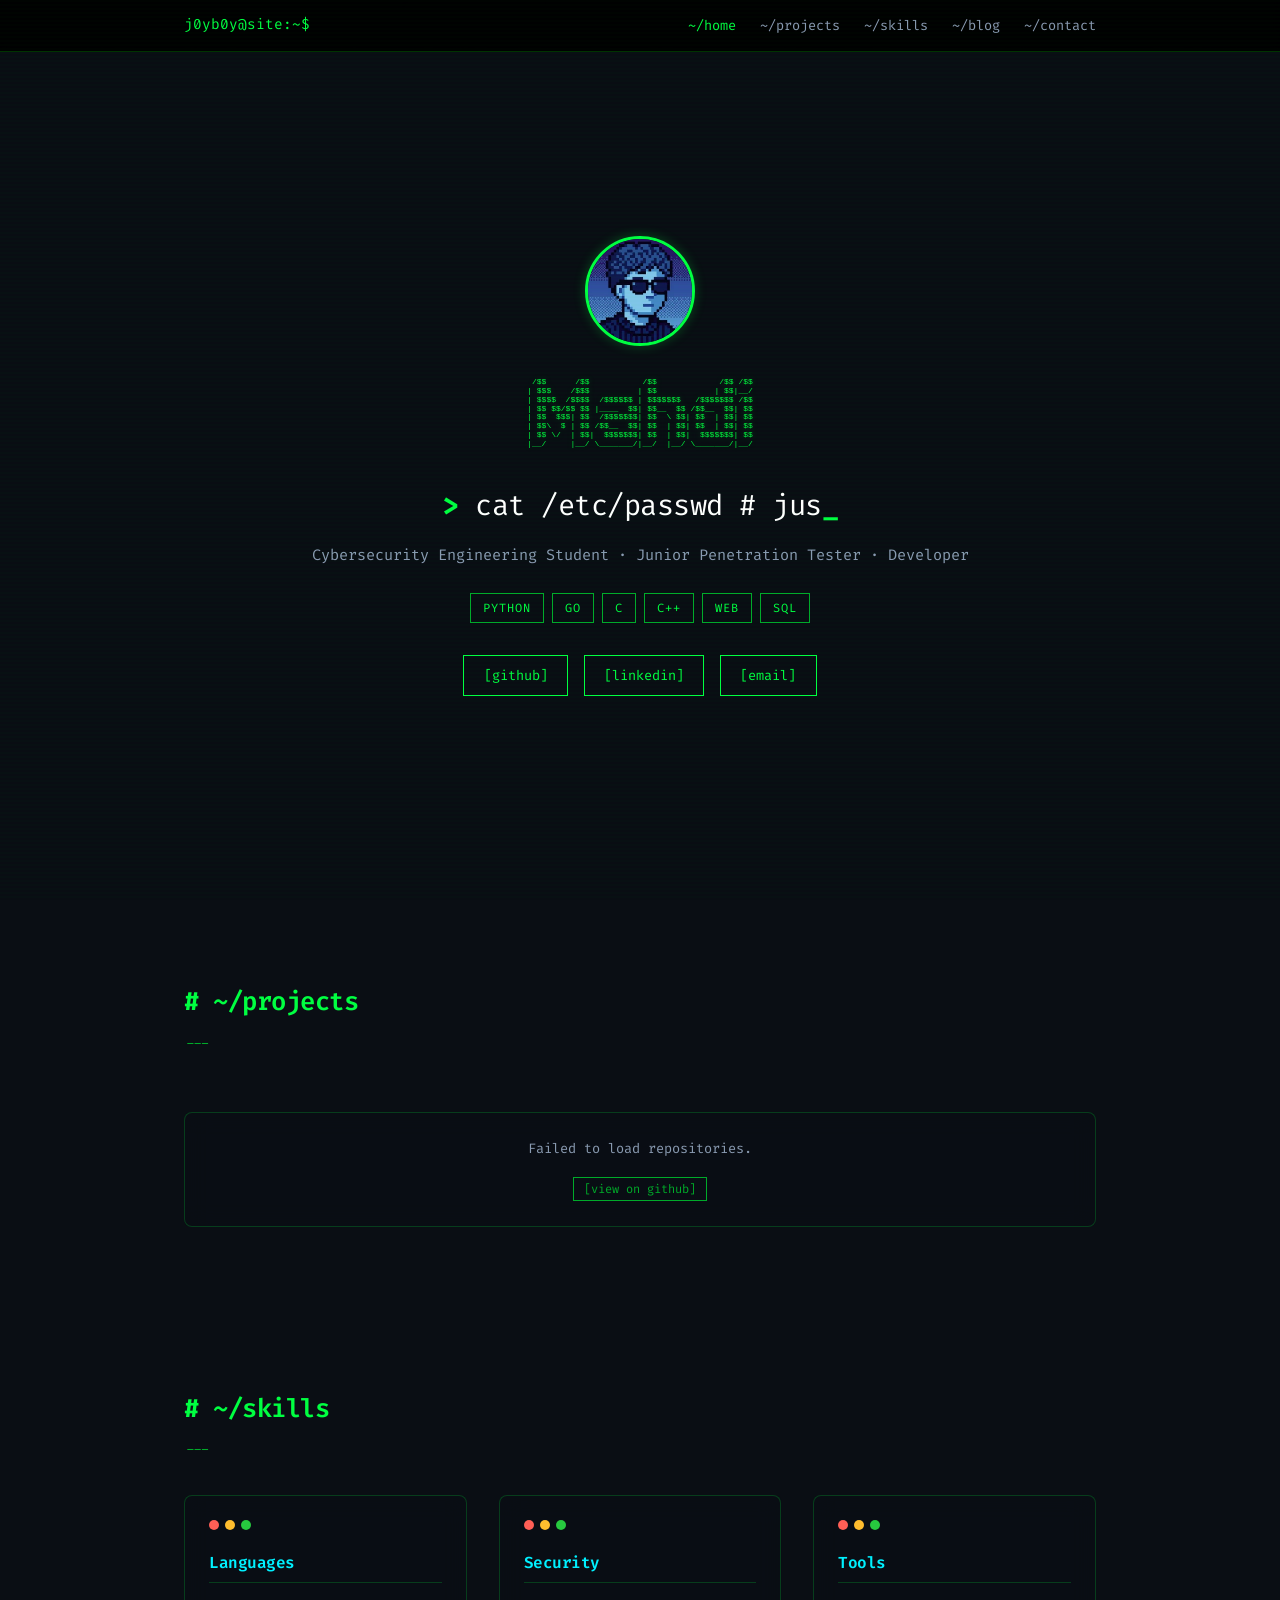
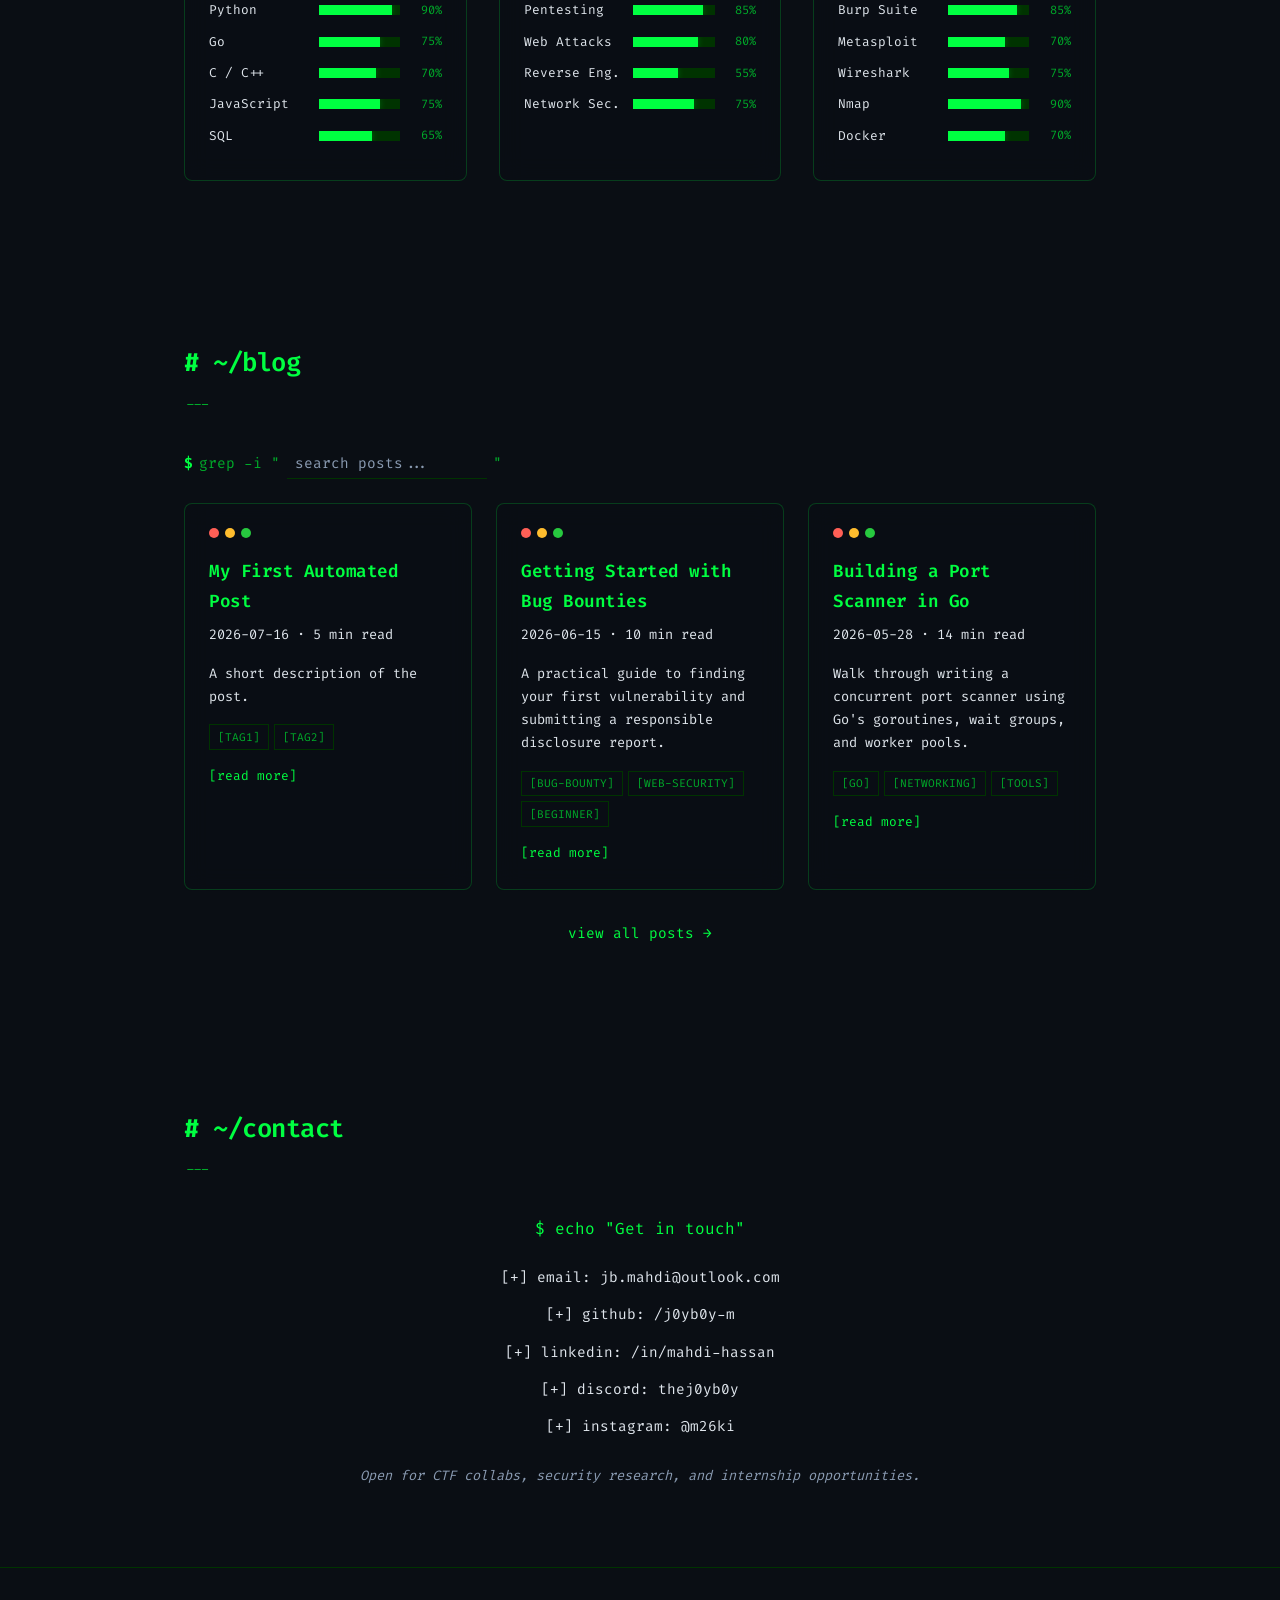
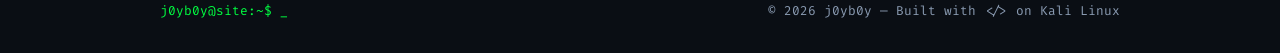
==== commit bddf5b00: "feat: portfolio overhaul, blog automation, and content enhancements" ====
--- a/index.html
+++ b/index.html
@@ -111,9 +111,33 @@
         <div id="project-sort" class="sort-toggle"></div>
       </div>
       <div id="project-grid" class="project-grid" aria-live="polite">
-        <div class="project-card skeleton"><div class="skeleton-line"></div><div class="skeleton-line short"></div></div>
-        <div class="project-card skeleton"><div class="skeleton-line"></div><div class="skeleton-line short"></div></div>
-        <div class="project-card skeleton"><div class="skeleton-line"></div><div class="skeleton-line short"></div></div>
+        <div class="project-card skeleton">
+          <div class="window-controls">
+            <div class="window-dot close"></div>
+            <div class="window-dot minimize"></div>
+            <div class="window-dot maximize"></div>
+          </div>
+          <div class="skeleton-line"></div>
+          <div class="skeleton-line short"></div>
+        </div>
+        <div class="project-card skeleton">
+          <div class="window-controls">
+            <div class="window-dot close"></div>
+            <div class="window-dot minimize"></div>
+            <div class="window-dot maximize"></div>
+          </div>
+          <div class="skeleton-line"></div>
+          <div class="skeleton-line short"></div>
+        </div>
+        <div class="project-card skeleton">
+          <div class="window-controls">
+            <div class="window-dot close"></div>
+            <div class="window-dot minimize"></div>
+            <div class="window-dot maximize"></div>
+          </div>
+          <div class="skeleton-line"></div>
+          <div class="skeleton-line short"></div>
+        </div>
       </div>
     </section>
 
@@ -122,6 +146,11 @@
       <div class="divider">---</div>
       <div class="skills-grid">
         <div class="skill-category">
+          <div class="window-controls">
+            <div class="window-dot close"></div>
+            <div class="window-dot minimize"></div>
+            <div class="window-dot maximize"></div>
+          </div>
           <h3>Languages</h3>
           <div class="skill-bar"><span class="skill-label">Python</span><span class="skill-fill" style="width:90%"></span><span class="skill-pct">90%</span></div>
           <div class="skill-bar"><span class="skill-label">Go</span><span class="skill-fill" style="width:75%"></span><span class="skill-pct">75%</span></div>
@@ -130,6 +159,11 @@
           <div class="skill-bar"><span class="skill-label">SQL</span><span class="skill-fill" style="width:65%"></span><span class="skill-pct">65%</span></div>
         </div>
         <div class="skill-category">
+          <div class="window-controls">
+            <div class="window-dot close"></div>
+            <div class="window-dot minimize"></div>
+            <div class="window-dot maximize"></div>
+          </div>
           <h3>Security</h3>
           <div class="skill-bar"><span class="skill-label">Pentesting</span><span class="skill-fill" style="width:85%"></span><span class="skill-pct">85%</span></div>
           <div class="skill-bar"><span class="skill-label">Web Attacks</span><span class="skill-fill" style="width:80%"></span><span class="skill-pct">80%</span></div>
@@ -137,6 +171,11 @@
           <div class="skill-bar"><span class="skill-label">Network Sec.</span><span class="skill-fill" style="width:75%"></span><span class="skill-pct">75%</span></div>
         </div>
         <div class="skill-category">
+          <div class="window-controls">
+            <div class="window-dot close"></div>
+            <div class="window-dot minimize"></div>
+            <div class="window-dot maximize"></div>
+          </div>
           <h3>Tools</h3>
           <div class="skill-bar"><span class="skill-label">Burp Suite</span><span class="skill-fill" style="width:85%"></span><span class="skill-pct">85%</span></div>
           <div class="skill-bar"><span class="skill-label">Metasploit</span><span class="skill-fill" style="width:70%"></span><span class="skill-pct">70%</span></div>
--- a/style.css
+++ b/style.css
@@ -7,14 +7,18 @@
 /* Font loaded via <link> in HTML head for non-blocking parse */
 
 :root {
-  --bg: #000000;
-  --bg-alt: #0a0a0a;
+  --bg: #0a0e14;
+  --bg-alt: #0f141b;
+  --glass-bg: rgba(10, 14, 20, 0.65);
+  --glass-border: rgba(0, 255, 65, 0.2);
   --green: #00ff41;
   --green-dim: #00aa2a;
   --green-dark: #003300;
-  --green-glow: rgba(0, 255, 65, 0.15);
-  --text: #c0c0c0;
-  --text-dim: #666666;
+  --green-glow: rgba(0, 255, 65, 0.25);
+  --cyan: #00f0ff;
+  --cyan-glow: rgba(0, 240, 255, 0.25);
+  --text: #e0e6ed;
+  --text-dim: #8a9bb2;
   --font: 'Fira Code', 'Courier New', monospace;
 }
 
@@ -310,14 +314,19 @@
 }
 
 .blog-card {
-  border: 1px solid var(--green-dark);
+  background: var(--glass-bg);
+  backdrop-filter: blur(12px);
+  -webkit-backdrop-filter: blur(12px);
+  border: 1px solid var(--glass-border);
+  border-radius: 8px;
   padding: 1.5rem;
-  transition: border-color 0.3s, box-shadow 0.3s;
+  transition: border-color 0.3s, box-shadow 0.3s, background 0.3s;
 }
 
 .blog-card:hover {
-  border-color: var(--green-dim);
-  box-shadow: 0 0 12px var(--green-glow);
+  border-color: var(--cyan);
+  box-shadow: 0 0 16px var(--cyan-glow), inset 0 0 10px var(--cyan-glow);
+  background: rgba(10, 14, 20, 0.8);
 }
 
 .blog-title {
@@ -349,11 +358,20 @@
   gap: 2rem;
 }
 
+.skill-category {
+  background: var(--glass-bg);
+  backdrop-filter: blur(12px);
+  -webkit-backdrop-filter: blur(12px);
+  border: 1px solid var(--glass-border);
+  border-radius: 8px;
+  padding: 1.5rem;
+}
+
 .skill-category h3 {
   font-size: 1rem;
   margin-bottom: 1rem;
-  color: var(--green);
-  border-bottom: 1px solid var(--green-dark);
+  color: var(--cyan);
+  border-bottom: 1px solid var(--glass-border);
   padding-bottom: 0.4rem;
 }
 
@@ -420,16 +438,38 @@
 }
 
 .project-card {
-  border: 1px solid var(--green-dark);
+  background: var(--glass-bg);
+  backdrop-filter: blur(12px);
+  -webkit-backdrop-filter: blur(12px);
+  border: 1px solid var(--glass-border);
+  border-radius: 8px;
   padding: 1.5rem;
-  transition: border-color 0.3s, box-shadow 0.3s, transform 0.2s;
+  transition: border-color 0.3s, box-shadow 0.3s, transform 0.2s, background 0.3s;
 }
 
 .project-card:hover {
-  border-color: var(--green);
-  box-shadow: 0 0 16px var(--green-glow);
+  border-color: var(--cyan);
+  box-shadow: 0 0 16px var(--cyan-glow), inset 0 0 10px var(--cyan-glow);
+  background: rgba(10, 14, 20, 0.8);
   transform: translateY(-2px);
 }
+
+/* Window Controls */
+.window-controls {
+  display: flex;
+  gap: 6px;
+  margin-bottom: 1.2rem;
+}
+
+.window-dot {
+  width: 10px;
+  height: 10px;
+  border-radius: 50%;
+}
+
+.window-dot.close { background: #ff5f56; }
+.window-dot.minimize { background: #ffbd2e; }
+.window-dot.maximize { background: #27c93f; }
 
 .project-header {
   display: flex;
@@ -664,7 +704,9 @@
   left: 0;
   width: 100%;
   height: 100%;
-  background: rgba(0, 0, 0, 0.85);
+  background: rgba(10, 14, 20, 0.6);
+  backdrop-filter: blur(8px);
+  -webkit-backdrop-filter: blur(8px);
   z-index: 2000;
   justify-content: center;
   align-items: flex-start;
@@ -676,11 +718,14 @@
 }
 
 .command-palette {
-  background: var(--bg-alt);
-  border: 1px solid var(--green-dim);
+  background: var(--glass-bg);
+  backdrop-filter: blur(16px);
+  -webkit-backdrop-filter: blur(16px);
+  border: 1px solid var(--cyan);
+  border-radius: 12px;
   width: 90%;
   max-width: 560px;
-  box-shadow: 0 0 30px var(--green-glow);
+  box-shadow: 0 0 40px var(--cyan-glow);
 }
 
 .command-prompt-line {
@@ -688,7 +733,7 @@
   align-items: center;
   gap: 0.5rem;
   padding: 1rem;
-  border-bottom: 1px solid var(--green-dark);
+  border-bottom: 1px solid var(--glass-border);
 }
 
 .command-prompt-line .prompt {
@@ -727,8 +772,8 @@
 
 .command-result:hover,
 .command-result.selected {
-  background: var(--green-dark);
-  color: var(--green);
+  background: var(--cyan-glow);
+  color: var(--cyan);
 }
 
 .command-hint {
@@ -736,7 +781,7 @@
   justify-content: center;
   gap: 1.5rem;
   padding: 0.5rem;
-  border-top: 1px solid var(--green-dark);
+  border-top: 1px solid var(--glass-border);
   font-size: 0.7rem;
   color: var(--text-dim);
 }
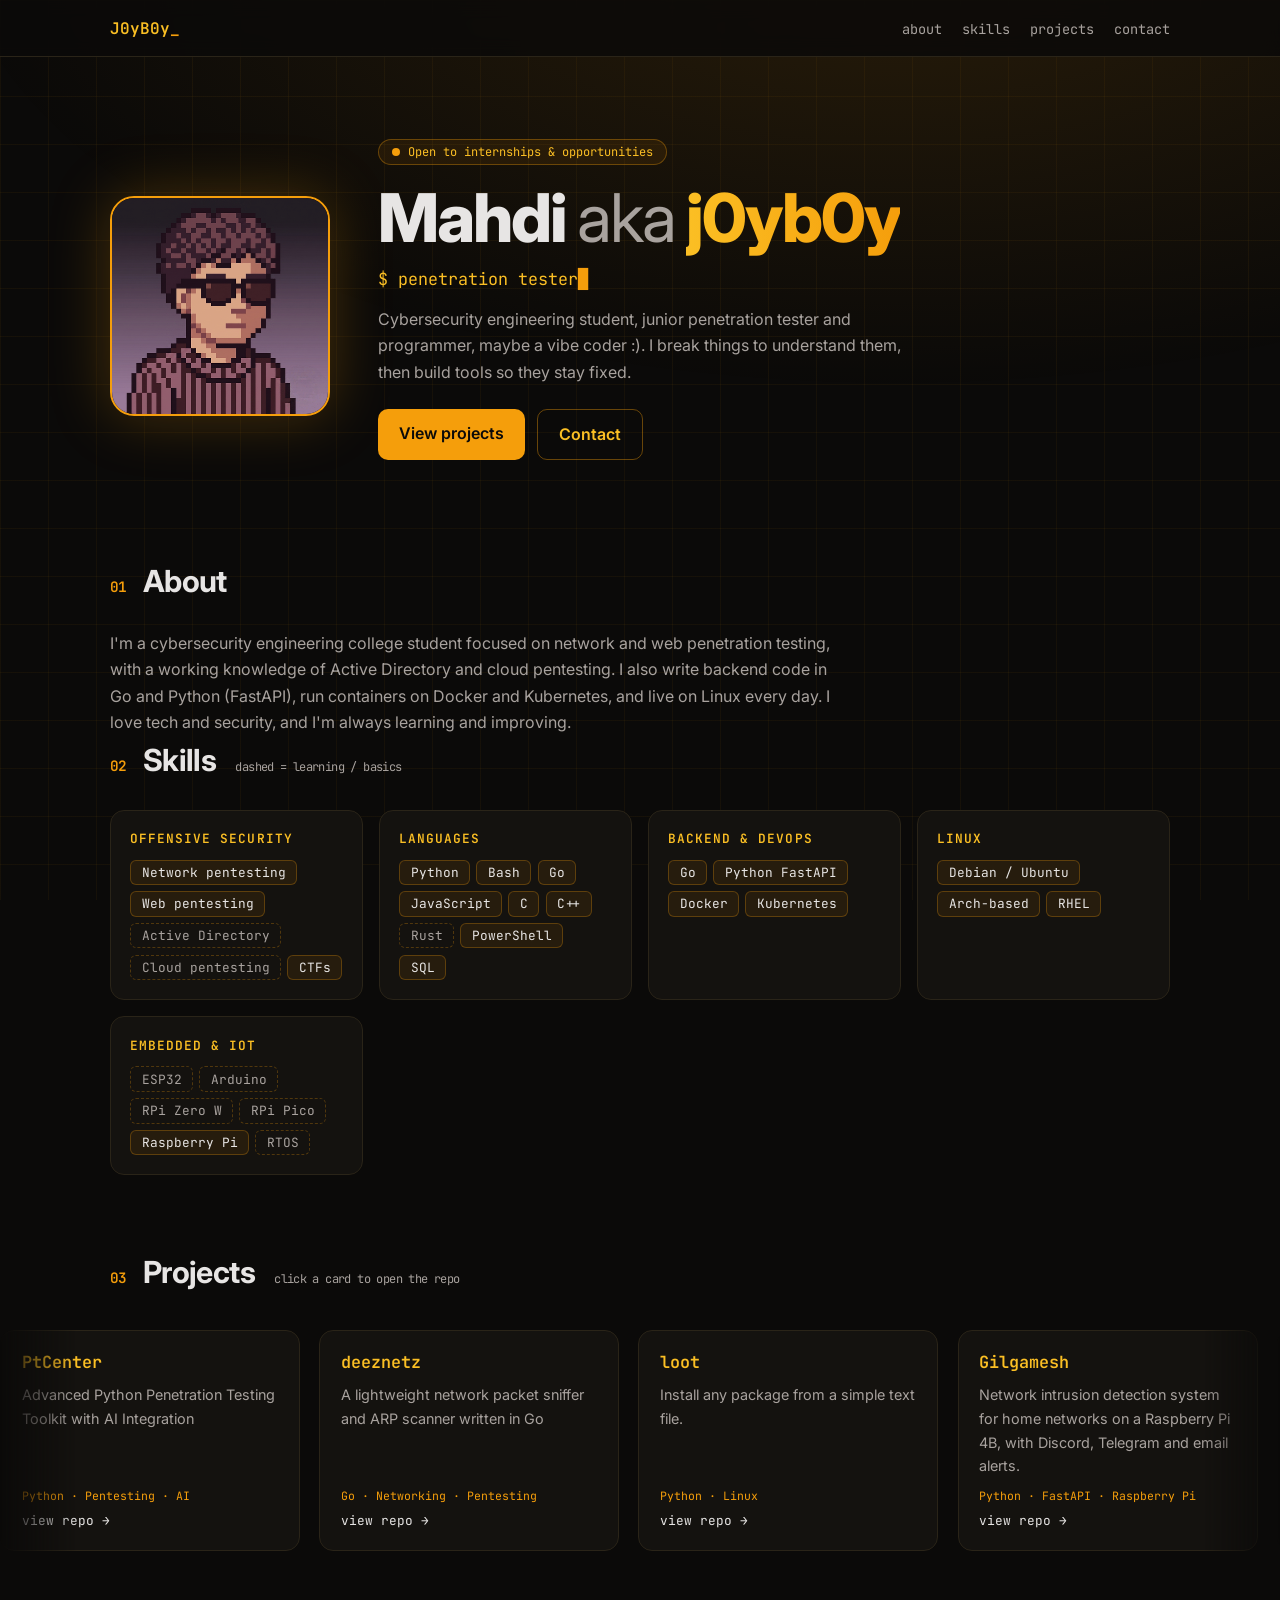
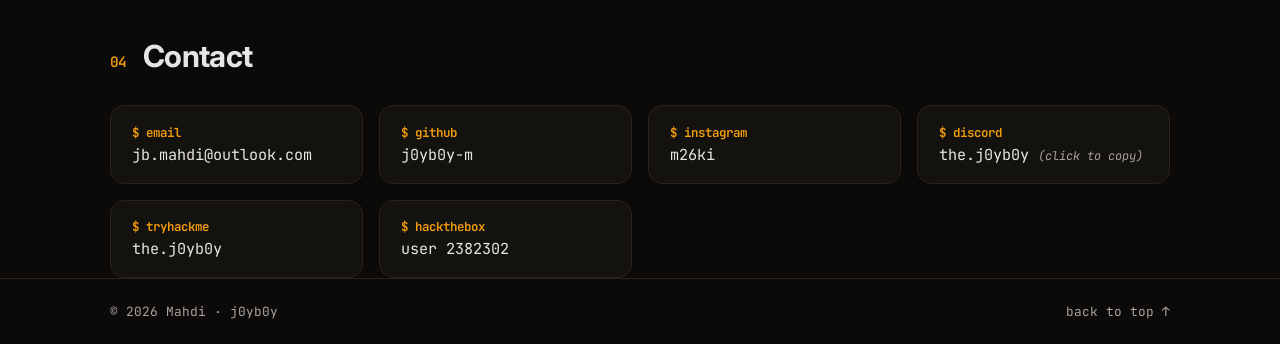
==== commit 2f1681ac: "batman" ====
--- a/index.html
+++ b/index.html
@@ -1,233 +1,73 @@
 <!DOCTYPE html>
 <html lang="en">
 <head>
-  <meta charset="UTF-8">
-  <meta name="viewport" content="width=device-width, initial-scale=1.0">
-  <title>j0yb0y &lt;~$ ~/portfolio</title>
-  <meta name="description" content="Cybersecurity Engineering Student, Junior Penetration Tester, and Developer. Portfolio showcasing projects, blog posts, and skills.">
-  <meta property="og:title" content="j0yb0y ~ portfolio">
-  <meta property="og:description" content="Cybersecurity Engineering Student, Junior Penetration Tester, and Developer.">
-  <meta property="og:image" content="https://j0yb0y-m.github.io/ppic.webp">
-  <meta property="og:url" content="https://j0yb0y-m.github.io">
-  <meta property="og:type" content="website">
-  <meta property="og:site_name" content="j0yb0y">
-  <meta name="twitter:card" content="summary">
-  <meta name="twitter:title" content="j0yb0y ~ portfolio">
-  <meta name="twitter:description" content="Cybersecurity Engineering Student, Junior Penetration Tester, and Developer.">
-  <meta name="twitter:image" content="https://j0yb0y-m.github.io/ppic.webp">
-  <link rel="icon" type="image/webp" href="ppic.webp">
-  <link rel="preconnect" href="https://fonts.googleapis.com">
-  <link rel="preconnect" href="https://fonts.gstatic.com" crossorigin>
-  <link rel="stylesheet" href="https://fonts.googleapis.com/css2?family=Fira+Code:wght@400;600;700&display=swap">
-  <link rel="stylesheet" href="style.css">
+<meta charset="UTF-8">
+<meta name="viewport" content="width=device-width, initial-scale=1">
+<title>Mahdi (j0yb0y) — Penetration Tester & Programmer</title>
+<meta name="description" content="Mahdi aka j0yb0y — cybersecurity engineering student, penetration tester and programmer.">
+<meta name="theme-color" content="#0b0a09">
+<link rel="icon" href="favicon.ico" sizes="any">
+<link rel="icon" href="favicon-32.png" type="image/png" sizes="32x32">
+<link rel="apple-touch-icon" href="apple-touch-icon.png">
+<link rel="preconnect" href="https://fonts.googleapis.com">
+<link rel="preconnect" href="https://fonts.gstatic.com" crossorigin>
+<link href="https://fonts.googleapis.com/css2?family=Inter:wght@400;500;600;800&family=JetBrains+Mono:wght@400;600&display=swap" rel="stylesheet">
+<link rel="stylesheet" href="style.css">
+<script src="main.js" defer></script>
 </head>
 <body>
-  <div id="reading-progress" aria-hidden="true"></div>
-  <div id="matrix-canvas"></div>
+<header class="nav"><div class="wrap">
+  <a class="brand" href="#home">J0yB0y<span class="cur">_</span></a>
+  <nav><a href="#about">about</a><a href="#skills">skills</a><a href="#projects">projects</a><a href="#contact">contact</a></nav>
+</div></header>
 
-  <nav role="navigation" aria-label="Main navigation">
-    <div class="nav-container">
-      <span class="nav-prompt">j0yb0y@site:~$</span>
-      <button id="menu-toggle" class="menu-toggle" aria-label="Toggle menu" aria-expanded="false">[=]</button>
-      <ul class="nav-links">
-        <li><a href="#hero">~/home</a></li>
-        <li><a href="#projects">~/projects</a></li>
-        <li><a href="#skills">~/skills</a></li>
-        <li><a href="#blog">~/blog</a></li>
-        <li><a href="#contact">~/contact</a></li>
-      </ul>
-    </div>
-  </nav>
+<main>
+<section id="home" class="wrap hero">
+  <img class="pfp" src="pfp.png" width="220" height="220" alt="Pixel-art avatar of Mahdi">
+  <div>
+    <p class="badge"><i></i> Open to internships &amp; opportunities</p>
+    <h1>Mahdi <span class="dim">aka</span> <span class="hl">j0yb0y</span></h1>
+    <p class="prompt">$ <span id="typed"></span><span class="cur">█</span></p>
+    <p class="lead">Cybersecurity engineering student, junior penetration tester and programmer, maybe a vibe coder :). I break things to understand them, then build tools so they stay fixed.</p>
+    <p class="cta"><a class="btn" href="#projects">View projects</a><a class="btn ghost" href="#contact">Contact</a></p>
+  </div>
+</section>
 
-  <div id="mobile-menu-overlay" class="mobile-menu-overlay" aria-hidden="true">
-    <nav class="mobile-nav">
-      <a href="#hero">~/home</a>
-      <a href="#projects">~/projects</a>
-      <a href="#skills">~/skills</a>
-      <a href="#blog">~/blog</a>
-      <a href="#contact">~/contact</a>
-    </nav>
+<section id="about" class="wrap reveal">
+  <h2><span>01</span> About</h2>
+  <p>I'm a cybersecurity engineering college student focused on network and web penetration testing, with a working knowledge of Active Directory and cloud pentesting. I also write backend code in Go and Python (FastAPI), run containers on Docker and Kubernetes, and live on Linux every day. I love tech and security, and I'm always learning and improving.</p>
+</section>
+
+<section id="skills" class="wrap reveal">
+  <h2><span>02</span> Skills <small>dashed = learning / basics</small></h2>
+  <div class="groups">
+    <div><h3>Offensive security</h3><ul><li>Network pentesting<li>Web pentesting<li class="l">Active Directory<li class="l">Cloud pentesting<li>CTFs</ul></div>
+    <div><h3>Languages</h3><ul><li>Python<li>Bash<li>Go<li>JavaScript<li>C<li>C++<li class="l">Rust<li>PowerShell<li>SQL</ul></div>
+    <div><h3>Backend &amp; DevOps</h3><ul><li>Go<li>Python FastAPI<li>Docker<li>Kubernetes</ul></div>
+    <div><h3>Linux</h3><ul><li>Debian / Ubuntu<li>Arch-based<li>RHEL</ul></div>
+    <div><h3>Embedded &amp; IoT</h3><ul><li class="l">ESP32<li class="l">Arduino<li class="l">RPi Zero W<li class="l">RPi Pico<li>Raspberry Pi<li class="l">RTOS</ul></div>
   </div>
+</section>
 
-  <div id="command-palette" class="command-palette-overlay" aria-hidden="true">
-    <div class="command-palette">
-      <div class="command-prompt-line">
-        <span class="prompt">&gt;_</span>
-        <input type="text" id="command-input" placeholder="search..." aria-label="Command palette search" autocomplete="off">
-      </div>
-      <div id="command-results" class="command-results" role="listbox"></div>
-      <div class="command-hint">
-        <span>[↑↓] navigate</span>
-        <span>[enter] select</span>
-        <span>[esc] close</span>
-      </div>
-    </div>
+<section id="projects" class="reveal">
+  <div class="wrap"><h2><span>03</span> Projects <small>click a card to open the repo</small></h2></div>
+  <div class="marquee" id="gallery" aria-live="polite"><p class="wrap muted">Loading projects…</p></div>
+</section>
+
+<section id="contact" class="wrap reveal">
+  <h2><span>04</span> Contact</h2>
+  <div class="contact">
+    <a class="card" href="mailto:jb.mahdi@outlook.com"><b>$ email</b>jb.mahdi@outlook.com</a>
+    <a class="card" href="https://github.com/j0yb0y-m" target="_blank" rel="noopener noreferrer"><b>$ github</b>j0yb0y-m</a>
+    <a class="card" href="https://www.instagram.com/m26ki" target="_blank" rel="noopener noreferrer"><b>$ instagram</b>m26ki</a>
+    <button class="card" type="button" data-copy="the.j0yb0y"><b>$ discord</b><span>the.j0yb0y <em>(click to copy)</em></span></button>
+    <a class="card" href="https://tryhackme.com/p/the.j0yb0y" target="_blank" rel="noopener noreferrer"><b>$ tryhackme</b>the.j0yb0y</a>
+    <a class="card" href="https://app.hackthebox.com/users/2382302" target="_blank" rel="noopener noreferrer"><b>$ hackthebox</b>user 2382302</a>
   </div>
+</section>
+</main>
 
-  <main role="main">
-    <section id="hero">
-      <div class="hero-content">
-        <div class="profile-pic">
-          <img src="ppic.webp" alt="j0yb0y profile picture">
-        </div>
-        <div class="ascii-art">
-          <pre>
- /$$      /$$           /$$             /$$ /$$
-| $$$    /$$$          | $$            | $$|__/
-| $$$$  /$$$$  /$$$$$$ | $$$$$$$   /$$$$$$$ /$$
-| $$ $$/$$ $$ |____  $$| $$__  $$ /$$__  $$| $$
-| $$  $$$| $$  /$$$$$$$| $$  \ $$| $$  | $$| $$
-| $$\  $ | $$ /$$__  $$| $$  | $$| $$  | $$| $$
-| $$ \/  | $$|  $$$$$$$| $$  | $$|  $$$$$$$| $$
-|__/     |__/ \_______/|__/  |__/ \_______/|__/
-          </pre>
-        </div>
-        <h1 class="hero-title">
-          <span class="prompt">&gt;</span>
-          <span class="typewriter" id="typewriter"></span><span class="cursor">_</span>
-        </h1>
-        <p class="hero-subtitle">Cybersecurity Engineering Student &middot; Junior Penetration Tester &middot; Developer</p>
-        <div class="hero-badges">
-          <span class="badge">Python</span>
-          <span class="badge">Go</span>
-          <span class="badge">C</span>
-          <span class="badge">C++</span>
-          <span class="badge">Web</span>
-          <span class="badge">SQL</span>
-        </div>
-        <div class="hero-links">
-          <a href="https://github.com/j0yb0y-m" target="_blank" rel="noopener" class="btn" aria-label="GitHub profile">[github]</a>
-          <a href="https://www.linkedin.com/in/mahdi-hassan-80ba14393/" target="_blank" rel="noopener" class="btn" aria-label="LinkedIn profile">[linkedin]</a>
-          <a href="mailto:jb.mahdi@outlook.com" class="btn" aria-label="Send email">[email]</a>
-        </div>
-      </div>
-    </section>
-
-    <section id="projects">
-      <h2 class="section-title"><span class="prompt">#</span> ~/projects</h2>
-      <div class="divider">---</div>
-      <div class="project-filters" aria-label="Filter projects">
-        <div id="project-filter-buttons" class="filter-buttons"></div>
-        <div id="project-sort" class="sort-toggle"></div>
-      </div>
-      <div id="project-grid" class="project-grid" aria-live="polite">
-        <div class="project-card skeleton">
-          <div class="window-controls">
-            <div class="window-dot close"></div>
-            <div class="window-dot minimize"></div>
-            <div class="window-dot maximize"></div>
-          </div>
-          <div class="skeleton-line"></div>
-          <div class="skeleton-line short"></div>
-        </div>
-        <div class="project-card skeleton">
-          <div class="window-controls">
-            <div class="window-dot close"></div>
-            <div class="window-dot minimize"></div>
-            <div class="window-dot maximize"></div>
-          </div>
-          <div class="skeleton-line"></div>
-          <div class="skeleton-line short"></div>
-        </div>
-        <div class="project-card skeleton">
-          <div class="window-controls">
-            <div class="window-dot close"></div>
-            <div class="window-dot minimize"></div>
-            <div class="window-dot maximize"></div>
-          </div>
-          <div class="skeleton-line"></div>
-          <div class="skeleton-line short"></div>
-        </div>
-      </div>
-    </section>
-
-    <section id="skills">
-      <h2 class="section-title"><span class="prompt">#</span> ~/skills</h2>
-      <div class="divider">---</div>
-      <div class="skills-grid">
-        <div class="skill-category">
-          <div class="window-controls">
-            <div class="window-dot close"></div>
-            <div class="window-dot minimize"></div>
-            <div class="window-dot maximize"></div>
-          </div>
-          <h3>Languages</h3>
-          <div class="skill-bar"><span class="skill-label">Python</span><span class="skill-fill" style="width:90%"></span><span class="skill-pct">90%</span></div>
-          <div class="skill-bar"><span class="skill-label">Go</span><span class="skill-fill" style="width:75%"></span><span class="skill-pct">75%</span></div>
-          <div class="skill-bar"><span class="skill-label">C / C++</span><span class="skill-fill" style="width:70%"></span><span class="skill-pct">70%</span></div>
-          <div class="skill-bar"><span class="skill-label">JavaScript</span><span class="skill-fill" style="width:75%"></span><span class="skill-pct">75%</span></div>
-          <div class="skill-bar"><span class="skill-label">SQL</span><span class="skill-fill" style="width:65%"></span><span class="skill-pct">65%</span></div>
-        </div>
-        <div class="skill-category">
-          <div class="window-controls">
-            <div class="window-dot close"></div>
-            <div class="window-dot minimize"></div>
-            <div class="window-dot maximize"></div>
-          </div>
-          <h3>Security</h3>
-          <div class="skill-bar"><span class="skill-label">Pentesting</span><span class="skill-fill" style="width:85%"></span><span class="skill-pct">85%</span></div>
-          <div class="skill-bar"><span class="skill-label">Web Attacks</span><span class="skill-fill" style="width:80%"></span><span class="skill-pct">80%</span></div>
-          <div class="skill-bar"><span class="skill-label">Reverse Eng.</span><span class="skill-fill" style="width:55%"></span><span class="skill-pct">55%</span></div>
-          <div class="skill-bar"><span class="skill-label">Network Sec.</span><span class="skill-fill" style="width:75%"></span><span class="skill-pct">75%</span></div>
-        </div>
-        <div class="skill-category">
-          <div class="window-controls">
-            <div class="window-dot close"></div>
-            <div class="window-dot minimize"></div>
-            <div class="window-dot maximize"></div>
-          </div>
-          <h3>Tools</h3>
-          <div class="skill-bar"><span class="skill-label">Burp Suite</span><span class="skill-fill" style="width:85%"></span><span class="skill-pct">85%</span></div>
-          <div class="skill-bar"><span class="skill-label">Metasploit</span><span class="skill-fill" style="width:70%"></span><span class="skill-pct">70%</span></div>
-          <div class="skill-bar"><span class="skill-label">Wireshark</span><span class="skill-fill" style="width:75%"></span><span class="skill-pct">75%</span></div>
-          <div class="skill-bar"><span class="skill-label">Nmap</span><span class="skill-fill" style="width:90%"></span><span class="skill-pct">90%</span></div>
-          <div class="skill-bar"><span class="skill-label">Docker</span><span class="skill-fill" style="width:70%"></span><span class="skill-pct">70%</span></div>
-        </div>
-      </div>
-    </section>
-
-    <section id="blog">
-      <h2 class="section-title"><span class="prompt">#</span> ~/blog</h2>
-      <div class="divider">---</div>
-      <div class="blog-search-container">
-        <span class="prompt">$</span>
-        <span class="blog-search-label">grep -i "</span>
-        <input type="text" id="blog-search" class="blog-search-input" placeholder="search posts..." aria-label="Search blog posts">
-        <span class="blog-search-label">"</span>
-      </div>
-      <div id="blog-grid" class="blog-grid" aria-live="polite"></div>
-      <p class="section-footer"><a href="blog/index.html">view all posts &rarr;</a></p>
-    </section>
-
-    <section id="contact">
-      <h2 class="section-title"><span class="prompt">#</span> ~/contact</h2>
-      <div class="divider">---</div>
-      <div class="contact-content">
-        <p class="contact-text">$ echo "Get in touch"</p>
-        <div class="contact-links">
-          <a href="mailto:jb.mahdi@outlook.com" class="contact-item">[+] email: jb.mahdi@outlook.com</a>
-          <a href="https://github.com/j0yb0y-m" target="_blank" rel="noopener" class="contact-item">[+] github: /j0yb0y-m</a>
-          <a href="https://www.linkedin.com/in/mahdi-hassan-80ba14393/" target="_blank" rel="noopener" class="contact-item">[+] linkedin: /in/mahdi-hassan</a>
-          <a href="#" class="contact-item">[+] discord: thej0yb0y</a>
-          <a href="https://instagram.com/m26ki" target="_blank" rel="noopener" class="contact-item">[+] instagram: @m26ki</a>
-        </div>
-        <p class="contact-outro">Open for CTF collabs, security research, and internship opportunities.</p>
-      </div>
-    </section>
-  </main>
-
-  <footer role="contentinfo">
-    <div class="footer-container">
-      <p class="footer-prompt">j0yb0y@site:~$ <span class="blink">_</span></p>
-      <p class="footer-copy">&copy; 2026 j0yb0y &mdash; Built with &lt;/&gt; on Kali Linux</p>
-    </div>
-  </footer>
-
-  <button id="back-to-top" class="back-to-top" aria-label="Back to top">[^ top]</button>
-
-  <script src="github.js"></script>
-  <script src="blog.js"></script>
-  <script src="ui.js"></script>
-  <script src="script.js"></script>
+<footer><div class="wrap"><span>© <span id="yr">2026</span> Mahdi · j0yb0y</span><a href="#home">back to top ↑</a></div></footer>
+<noscript><p class="wrap muted">JavaScript is needed for the animations and project gallery.</p></noscript>
 </body>
 </html>
--- a/style.css
+++ b/style.css
@@ -1,1114 +1,47 @@
-/* =============================================
-   Hacker Theme Portfolio — r0g3r
-   Colors: #000 bg / #0f0 green / #0a0 dim
-   Font: monospace
-   ============================================= */
-
-/* Font loaded via <link> in HTML head for non-blocking parse */
-
-:root {
-  --bg: #0a0e14;
-  --bg-alt: #0f141b;
-  --glass-bg: rgba(10, 14, 20, 0.65);
-  --glass-border: rgba(0, 255, 65, 0.2);
-  --green: #00ff41;
-  --green-dim: #00aa2a;
-  --green-dark: #003300;
-  --green-glow: rgba(0, 255, 65, 0.25);
-  --cyan: #00f0ff;
-  --cyan-glow: rgba(0, 240, 255, 0.25);
-  --text: #e0e6ed;
-  --text-dim: #8a9bb2;
-  --font: 'Fira Code', 'Courier New', monospace;
-}
-
-*,
-*::before,
-*::after {
-  margin: 0;
-  padding: 0;
-  box-sizing: border-box;
-}
-
-html {
-  scroll-behavior: smooth;
-}
-
-body {
-  background: var(--bg);
-  color: var(--text);
-  font-family: var(--font);
-  font-size: 15px;
-  line-height: 1.7;
-  min-height: 100vh;
-  position: relative;
-  overflow-x: hidden;
-}
-
-/* Scan-line overlay */
-body::after {
-  content: '';
-  position: fixed;
-  top: 0;
-  left: 0;
-  width: 100%;
-  height: 100%;
-  background: repeating-linear-gradient(
-    0deg,
-    transparent,
-    transparent 2px,
-    rgba(0, 255, 65, 0.015) 2px,
-    rgba(0, 255, 65, 0.015) 4px
-  );
-  pointer-events: none;
-  z-index: 9999;
-}
-
-/* Matrix rain canvas */
-#matrix-canvas {
-  position: fixed;
-  top: 0;
-  left: 0;
-  width: 100%;
-  height: 100%;
-  z-index: 0;
-  opacity: 0.15;
-  pointer-events: none;
-}
-
-/* Selection */
-::selection {
-  background: var(--green);
-  color: var(--bg);
-}
-
-/* Scrollbar */
-::-webkit-scrollbar {
-  width: 6px;
-}
-::-webkit-scrollbar-track {
-  background: var(--bg);
-}
-::-webkit-scrollbar-thumb {
-  background: var(--green-dark);
-  border-radius: 3px;
-}
-::-webkit-scrollbar-thumb:hover {
-  background: var(--green-dim);
-}
-
-/* ========== TYPOGRAPHY ========== */
-
-a {
-  color: var(--green);
-  text-decoration: none;
-  transition: color 0.2s, text-shadow 0.2s;
-}
-
-a:hover {
-  color: #fff;
-  text-shadow: 0 0 8px var(--green-glow);
-}
-
-h1, h2, h3, h4 {
-  color: var(--green);
-  font-weight: 600;
-  letter-spacing: -0.5px;
-}
-
-.section-title {
-  font-size: 1.6rem;
-  margin-bottom: 0.5rem;
-}
-
-.section-footer {
-  text-align: center;
-  margin-top: 2rem;
-  font-size: 0.9rem;
-}
-
-.divider {
-  color: var(--green-dim);
-  margin-bottom: 2rem;
-  font-size: 0.9rem;
-}
-
-.prompt {
-  color: var(--green);
-  font-weight: 700;
-}
-
-/* ========== NAV ========== */
-
-nav {
-  position: fixed;
-  top: 0;
-  left: 0;
-  width: 100%;
-  z-index: 1000;
-  background: rgba(0, 0, 0, 0.92);
-  border-bottom: 1px solid var(--green-dark);
-  backdrop-filter: blur(4px);
-}
-
-.nav-container {
-  max-width: 960px;
-  margin: 0 auto;
-  padding: 0.8rem 1.5rem;
-  display: flex;
-  align-items: center;
-  justify-content: space-between;
-}
-
-.nav-prompt {
-  color: var(--green);
-  font-size: 0.9rem;
-}
-
-.nav-links {
-  display: flex;
-  list-style: none;
-  gap: 1.5rem;
-}
-
-.nav-links a {
-  color: var(--text-dim);
-  font-size: 0.85rem;
-  text-transform: lowercase;
-  transition: color 0.2s;
-}
-
-.nav-links a:hover {
-  color: var(--green);
-}
-
-/* ========== HERO ========== */
-
-#hero {
-  min-height: 100vh;
-  display: flex;
-  align-items: center;
-  justify-content: center;
-  padding: 6rem 1.5rem 4rem;
-  position: relative;
-  z-index: 1;
-}
-
-.hero-content {
-  text-align: center;
-  max-width: 720px;
-}
-
-.ascii-art pre {
-  color: var(--green);
-  font-size: 0.5rem;
-  line-height: 1.1;
-  text-shadow: 0 0 6px var(--green-glow);
-  margin-bottom: 1.5rem;
-}
-
-.hero-title {
-  font-size: 1.8rem;
-  margin-bottom: 0.8rem;
-  min-height: 2.4rem;
-}
-
-.typewriter {
-  color: #fff;
-  font-weight: 400;
-}
-
-.cursor {
-  color: var(--green);
-  animation: blink 0.8s step-end infinite;
-}
-
-@keyframes blink {
-  50% { opacity: 0; }
-}
-
-.hero-subtitle {
-  color: var(--text-dim);
-  font-size: 0.95rem;
-  margin-bottom: 1.5rem;
-}
-
-.hero-badges {
-  display: flex;
-  flex-wrap: wrap;
-  justify-content: center;
-  gap: 0.5rem;
-  margin-bottom: 2rem;
-}
-
-.badge {
-  border: 1px solid var(--green-dim);
-  color: var(--green);
-  padding: 0.25rem 0.75rem;
-  font-size: 0.75rem;
-  text-transform: uppercase;
-  letter-spacing: 1px;
-  transition: background 0.2s, box-shadow 0.2s;
-}
-
-.badge:hover {
-  background: var(--green-dark);
-  box-shadow: 0 0 10px var(--green-glow);
-}
-
-.hero-links {
-  display: flex;
-  justify-content: center;
-  gap: 1rem;
-  flex-wrap: wrap;
-}
-
-/* ========== BUTTONS ========== */
-
-.btn {
-  border: 1px solid var(--green);
-  color: var(--green);
-  padding: 0.5rem 1.2rem;
-  font-family: var(--font);
-  font-size: 0.85rem;
-  text-transform: lowercase;
-  transition: background 0.2s, box-shadow 0.2s;
-}
-
-.btn:hover {
-  background: var(--green);
-  color: var(--bg);
-  box-shadow: 0 0 12px var(--green-glow);
-}
-
-.btn-small {
-  border: 1px solid var(--green-dim);
-  color: var(--green-dim);
-  padding: 0.2rem 0.6rem;
-  font-family: var(--font);
-  font-size: 0.75rem;
-  transition: background 0.2s, color 0.2s;
-}
-
-.btn-small:hover {
-  background: var(--green-dim);
-  color: var(--bg);
-}
-
-/* ========== SECTIONS ========== */
-
-section {
-  max-width: 960px;
-  margin: 0 auto;
-  padding: 5rem 1.5rem;
-  position: relative;
-  z-index: 1;
-}
-
-/* ========== BLOG ========== */
-
-.blog-grid {
-  display: grid;
-  grid-template-columns: repeat(auto-fill, minmax(280px, 1fr));
-  gap: 1.5rem;
-}
-
-.blog-card {
-  background: var(--glass-bg);
-  backdrop-filter: blur(12px);
-  -webkit-backdrop-filter: blur(12px);
-  border: 1px solid var(--glass-border);
-  border-radius: 8px;
-  padding: 1.5rem;
-  transition: border-color 0.3s, box-shadow 0.3s, background 0.3s;
-}
-
-.blog-card:hover {
-  border-color: var(--cyan);
-  box-shadow: 0 0 16px var(--cyan-glow), inset 0 0 10px var(--cyan-glow);
-  background: rgba(10, 14, 20, 0.8);
-}
-
-.blog-title {
-  font-size: 1.1rem;
-  margin-bottom: 0.4rem;
-}
-
-.blog-meta {
-  color: var(--text-dim);
-  font-size: 0.75rem;
-  margin-bottom: 0.8rem;
-}
-
-.blog-card p {
-  font-size: 0.85rem;
-  margin-bottom: 1rem;
-  color: var(--text);
-}
-
-.read-more {
-  font-size: 0.8rem;
-}
-
-/* ========== SKILLS ========== */
-
-.skills-grid {
-  display: grid;
-  grid-template-columns: repeat(auto-fill, minmax(260px, 1fr));
-  gap: 2rem;
-}
-
-.skill-category {
-  background: var(--glass-bg);
-  backdrop-filter: blur(12px);
-  -webkit-backdrop-filter: blur(12px);
-  border: 1px solid var(--glass-border);
-  border-radius: 8px;
-  padding: 1.5rem;
-}
-
-.skill-category h3 {
-  font-size: 1rem;
-  margin-bottom: 1rem;
-  color: var(--cyan);
-  border-bottom: 1px solid var(--glass-border);
-  padding-bottom: 0.4rem;
-}
-
-.skill-bar {
-  display: flex;
-  align-items: center;
-  gap: 0.6rem;
-  margin-bottom: 0.6rem;
-  font-size: 0.8rem;
-}
-
-.skill-label {
-  width: 100px;
-  flex-shrink: 0;
-  color: var(--text);
-}
-
-.skill-fill {
-  flex: 1;
-  height: 10px;
-  background: var(--green-dark);
-  position: relative;
-  overflow: hidden;
-}
-
-.skill-fill::after {
-  content: '';
-  position: absolute;
-  top: 0;
-  left: 0;
-  height: 100%;
-  background: var(--green);
-  box-shadow: 0 0 6px var(--green-glow);
-  animation: fillIn 1.5s ease-out forwards;
-  width: 0;
-}
-
-.skill-fill[style*="90%"]::after { width: 90%; }
-.skill-fill[style*="85%"]::after { width: 85%; }
-.skill-fill[style*="80%"]::after { width: 80%; }
-.skill-fill[style*="75%"]::after { width: 75%; }
-.skill-fill[style*="70%"]::after { width: 70%; }
-.skill-fill[style*="65%"]::after { width: 65%; }
-.skill-fill[style*="60%"]::after { width: 60%; }
-.skill-fill[style*="55%"]::after { width: 55%; }
-
-.skill-pct {
-  color: var(--green-dim);
-  font-size: 0.75rem;
-  width: 32px;
-  text-align: right;
-}
-
-@keyframes fillIn {
-  from { width: 0; }
-}
-
-/* ========== PROJECTS ========== */
-
-.project-grid {
-  display: grid;
-  grid-template-columns: repeat(auto-fill, minmax(280px, 1fr));
-  gap: 1.5rem;
-}
-
-.project-card {
-  background: var(--glass-bg);
-  backdrop-filter: blur(12px);
-  -webkit-backdrop-filter: blur(12px);
-  border: 1px solid var(--glass-border);
-  border-radius: 8px;
-  padding: 1.5rem;
-  transition: border-color 0.3s, box-shadow 0.3s, transform 0.2s, background 0.3s;
-}
-
-.project-card:hover {
-  border-color: var(--cyan);
-  box-shadow: 0 0 16px var(--cyan-glow), inset 0 0 10px var(--cyan-glow);
-  background: rgba(10, 14, 20, 0.8);
-  transform: translateY(-2px);
-}
-
-/* Window Controls */
-.window-controls {
-  display: flex;
-  gap: 6px;
-  margin-bottom: 1.2rem;
-}
-
-.window-dot {
-  width: 10px;
-  height: 10px;
-  border-radius: 50%;
-}
-
-.window-dot.close { background: #ff5f56; }
-.window-dot.minimize { background: #ffbd2e; }
-.window-dot.maximize { background: #27c93f; }
-
-.project-header {
-  display: flex;
-  align-items: center;
-  gap: 0.6rem;
-  margin-bottom: 0.8rem;
-}
-
-.project-icon {
-  color: var(--green-dim);
-  font-size: 1.2rem;
-  font-weight: 700;
-}
-
-.project-card h3 {
-  font-size: 1rem;
-}
-
-.project-card p {
-  font-size: 0.85rem;
-  margin-bottom: 1rem;
-  color: var(--text);
-}
-
-.project-tags {
-  display: flex;
-  flex-wrap: wrap;
-  gap: 0.4rem;
-  margin-bottom: 1rem;
-}
-
-.tag {
-  border: 1px solid var(--green-dark);
-  color: var(--green-dim);
-  padding: 0.15rem 0.5rem;
-  font-size: 0.7rem;
-  text-transform: uppercase;
-}
-
-.project-links {
-  display: flex;
-  gap: 0.6rem;
-}
-
-/* ========== CONTACT ========== */
-
-.contact-content {
-  text-align: center;
-}
-
-.contact-text {
-  color: var(--green);
-  font-size: 1rem;
-  margin-bottom: 1.5rem;
-}
-
-.contact-links {
-  display: flex;
-  flex-direction: column;
-  align-items: center;
-  gap: 0.8rem;
-  margin-bottom: 1.5rem;
-}
-
-.contact-item {
-  color: var(--text);
-  font-size: 0.9rem;
-  transition: color 0.2s, text-shadow 0.2s;
-}
-
-.contact-item:hover {
-  color: var(--green);
-  text-shadow: 0 0 8px var(--green-glow);
-}
-
-.contact-outro {
-  color: var(--text-dim);
-  font-size: 0.85rem;
-  font-style: italic;
-}
-
-/* ========== FOOTER ========== */
-
-footer {
-  border-top: 1px solid var(--green-dark);
-  padding: 2rem 1.5rem;
-  position: relative;
-  z-index: 1;
-}
-
-.footer-container {
-  max-width: 960px;
-  margin: 0 auto;
-  display: flex;
-  justify-content: space-between;
-  align-items: center;
-  font-size: 0.8rem;
-}
-
-.footer-prompt {
-  color: var(--green);
-}
-
-.blink {
-  animation: blink 1s step-end infinite;
-}
-
-.footer-copy {
-  color: var(--text-dim);
-}
-
-/* ========== RESPONSIVE ========== */
-
-/* Profile picture */
-.profile-pic {
-  margin-bottom: 1.5rem;
-}
-
-.profile-pic img {
-  width: 110px;
-  height: 110px;
-  border-radius: 50%;
-  border: 3px solid var(--green);
-  box-shadow: 0 0 12px var(--green-glow);
-  object-fit: cover;
-}
-
-@media (max-width: 768px) {
-
-.ascii-art pre {
-    font-size: 0.3rem;
-  }
-
-  .hero-title {
-    font-size: 1.3rem;
-  }
-
-  .nav-links {
-    gap: 0.8rem;
-  }
-
-  .nav-links a {
-    font-size: 0.75rem;
-  }
-
-  .skills-grid,
-  .project-grid,
-  .blog-grid {
-    grid-template-columns: 1fr;
-  }
-
-  .footer-container {
-    flex-direction: column;
-    gap: 0.5rem;
-    text-align: center;
-  }
-}
-
-/* ========== READING PROGRESS BAR ========== */
-
-#reading-progress {
-  position: fixed;
-  top: 0;
-  left: 0;
-  height: 2px;
-  width: 0%;
-  background: var(--green);
-  box-shadow: 0 0 8px var(--green-glow);
-  z-index: 1001;
-  transition: width 0.1s linear;
-}
-
-/* ========== MOBILE MENU ========== */
-
-.menu-toggle {
-  display: none;
-  background: none;
-  border: 1px solid var(--green-dim);
-  color: var(--green);
-  font-family: var(--font);
-  font-size: 1rem;
-  padding: 0.3rem 0.6rem;
-  cursor: pointer;
-  transition: background 0.2s;
-}
-
-.menu-toggle:hover {
-  background: var(--green-dark);
-}
-
-.mobile-menu-overlay {
-  display: none;
-  position: fixed;
-  top: 0;
-  left: 0;
-  width: 100%;
-  height: 100%;
-  background: rgba(0, 0, 0, 0.95);
-  z-index: 999;
-  justify-content: center;
-  align-items: center;
-}
-
-.mobile-menu-overlay.active {
-  display: flex;
-}
-
-.mobile-nav {
-  display: flex;
-  flex-direction: column;
-  gap: 1.5rem;
-  text-align: center;
-}
-
-.mobile-nav a {
-  color: var(--green);
-  font-size: 1.4rem;
-  text-decoration: none;
-  transition: text-shadow 0.2s;
-}
-
-.mobile-nav a:hover {
-  text-shadow: 0 0 12px var(--green-glow);
-}
-
-/* ========== COMMAND PALETTE ========== */
-
-.command-palette-overlay {
-  display: none;
-  position: fixed;
-  top: 0;
-  left: 0;
-  width: 100%;
-  height: 100%;
-  background: rgba(10, 14, 20, 0.6);
-  backdrop-filter: blur(8px);
-  -webkit-backdrop-filter: blur(8px);
-  z-index: 2000;
-  justify-content: center;
-  align-items: flex-start;
-  padding-top: 15vh;
-}
-
-.command-palette-overlay.active {
-  display: flex;
-}
-
-.command-palette {
-  background: var(--glass-bg);
-  backdrop-filter: blur(16px);
-  -webkit-backdrop-filter: blur(16px);
-  border: 1px solid var(--cyan);
-  border-radius: 12px;
-  width: 90%;
-  max-width: 560px;
-  box-shadow: 0 0 40px var(--cyan-glow);
-}
-
-.command-prompt-line {
-  display: flex;
-  align-items: center;
-  gap: 0.5rem;
-  padding: 1rem;
-  border-bottom: 1px solid var(--glass-border);
-}
-
-.command-prompt-line .prompt {
-  font-size: 1rem;
-  flex-shrink: 0;
-}
-
-#command-input {
-  background: transparent;
-  border: none;
-  color: #fff;
-  font-family: var(--font);
-  font-size: 1rem;
-  width: 100%;
-  outline: none;
-  caret-color: var(--green);
-}
-
-#command-input::placeholder {
-  color: var(--text-dim);
-}
-
-.command-results {
-  max-height: 300px;
-  overflow-y: auto;
-  padding: 0.5rem 0;
-}
-
-.command-result {
-  padding: 0.6rem 1rem;
-  color: var(--text);
-  font-size: 0.85rem;
-  cursor: pointer;
-  transition: background 0.15s;
-}
-
-.command-result:hover,
-.command-result.selected {
-  background: var(--cyan-glow);
-  color: var(--cyan);
-}
-
-.command-hint {
-  display: flex;
-  justify-content: center;
-  gap: 1.5rem;
-  padding: 0.5rem;
-  border-top: 1px solid var(--glass-border);
-  font-size: 0.7rem;
-  color: var(--text-dim);
-}
-
-/* ========== BACK TO TOP ========== */
-
-.back-to-top {
-  position: fixed;
-  bottom: 20px;
-  right: 20px;
-  background: var(--bg-alt);
-  border: 1px solid var(--green-dim);
-  color: var(--green);
-  font-family: var(--font);
-  font-size: 0.8rem;
-  padding: 0.4rem 0.8rem;
-  cursor: pointer;
-  z-index: 100;
-  opacity: 0;
-  visibility: hidden;
-  transition: opacity 0.3s, visibility 0.3s, background 0.2s;
-}
-
-.back-to-top.visible {
-  opacity: 1;
-  visibility: visible;
-}
-
-.back-to-top:hover {
-  background: var(--green-dark);
-  box-shadow: 0 0 10px var(--green-glow);
-}
-
-/* ========== PROJECT FILTERS & SORT ========== */
-
-.project-filters {
-  display: flex;
-  justify-content: space-between;
-  align-items: center;
-  flex-wrap: wrap;
-  gap: 0.8rem;
-  margin-bottom: 1.5rem;
-}
-
-.filter-buttons,
-.sort-toggle {
-  display: flex;
-  flex-wrap: wrap;
-  gap: 0.4rem;
-}
-
-.filter-btn,
-.sort-btn {
-  background: transparent;
-  border: 1px solid var(--green-dark);
-  color: var(--text-dim);
-  font-family: var(--font);
-  font-size: 0.7rem;
-  padding: 0.25rem 0.6rem;
-  cursor: pointer;
-  text-transform: uppercase;
-  transition: all 0.2s;
-}
-
-.filter-btn:hover,
-.sort-btn:hover {
-  border-color: var(--green-dim);
-  color: var(--green);
-}
-
-.filter-btn.active,
-.sort-btn.active {
-  border-color: var(--green);
-  color: var(--green);
-  background: var(--green-dark);
-}
-
-/* ========== PROJECT STATS ========== */
-
-.project-stats {
-  display: flex;
-  flex-wrap: wrap;
-  gap: 0.8rem;
-  margin-bottom: 1rem;
-  font-size: 0.75rem;
-}
-
-.stat {
-  display: flex;
-  align-items: center;
-  gap: 0.3rem;
-  color: var(--text-dim);
-}
-
-.stat.dim {
-  opacity: 0.6;
-}
-
-.lang-dot {
-  width: 10px;
-  height: 10px;
-  border-radius: 50%;
-  display: inline-block;
-}
-
-/* ========== SKELETON LOADING ========== */
-
-.project-card.skeleton {
-  border: 1px solid var(--green-dark);
-  padding: 1.5rem;
-  animation: skeletonPulse 1.5s ease-in-out infinite;
-}
-
-.skeleton-line {
-  height: 12px;
-  background: var(--green-dark);
-  margin-bottom: 0.8rem;
-  border-radius: 2px;
-}
-
-.skeleton-line.short {
-  width: 60%;
-}
-
-@keyframes skeletonPulse {
-  0%, 100% { opacity: 0.4; }
-  50% { opacity: 0.8; }
-}
-
-/* ========== BLOG SEARCH ========== */
-
-.blog-search-container {
-  display: flex;
-  align-items: center;
-  gap: 0.4rem;
-  margin-bottom: 1.5rem;
-  font-size: 0.9rem;
-}
-
-.blog-search-label {
-  color: var(--green-dim);
-}
-
-.blog-search-input {
-  background: transparent;
-  border: none;
-  border-bottom: 1px solid var(--green-dark);
-  color: #fff;
-  font-family: var(--font);
-  font-size: 0.9rem;
-  padding: 0.3rem 0.5rem;
-  width: 200px;
-  outline: none;
-  caret-color: var(--green);
-  transition: border-color 0.2s;
-}
-
-.blog-search-input:focus {
-  border-bottom-color: var(--green);
-}
-
-.blog-search-input::placeholder {
-  color: var(--text-dim);
-}
-
-.blog-tags {
-  display: flex;
-  flex-wrap: wrap;
-  gap: 0.3rem;
-  margin-bottom: 0.8rem;
-}
-
-.blog-tag {
-  cursor: pointer;
-  transition: color 0.2s, border-color 0.2s;
-}
-
-.blog-tag:hover {
-  color: var(--green);
-  border-color: var(--green);
-}
-
-/* ========== ERROR CARD ========== */
-
-.error-card {
-  text-align: center;
-  grid-column: 1 / -1;
-}
-
-.error-card p {
-  margin-bottom: 1rem;
-  color: var(--text-dim);
-}
-
-/* ========== SCROLL REVEAL ========== */
-
-section {
-  opacity: 0;
-  transform: translateY(20px);
-  transition: opacity 0.6s cubic-bezier(0.16, 1, 0.3, 1),
-              transform 0.6s cubic-bezier(0.16, 1, 0.3, 1);
-}
-
-section.revealed {
-  opacity: 1;
-  transform: translateY(0);
-}
-
-.project-card,
-.blog-card,
-.skill-category {
-  opacity: 0;
-  transform: translateY(10px);
-  transition: opacity 0.4s ease, transform 0.4s ease;
-}
-
-.project-card.revealed,
-.blog-card.revealed,
-.skill-category.revealed {
-  opacity: 1;
-  transform: translateY(0);
-}
-
-/* ========== SYNTAX HIGHLIGHTING ========== */
-
-.hl-kw { color: #ff79c6; }
-.hl-str { color: #f1fa8c; }
-.hl-cmt { color: #6272a4; font-style: italic; }
-.hl-num { color: #bd93f9; }
-.hl-bi { color: #8be9fd; }
-
-/* ========== CARD GLOW PULSE ========== */
-
-@keyframes glowPulse {
-  0%, 100% { box-shadow: 0 0 8px var(--green-glow); }
-  50% { box-shadow: 0 0 18px var(--green-glow); }
-}
-
-.project-card:hover {
-  animation: glowPulse 2s ease-in-out infinite;
-}
-
-/* ========== ACCESSIBILITY ========== */
-
-:focus-visible {
-  outline: 2px solid var(--green);
-  outline-offset: 2px;
-}
-
-@media (prefers-reduced-motion: reduce) {
-  *,
-  *::before,
-  *::after {
-    animation-duration: 0.01ms !important;
-    animation-iteration-count: 1 !important;
-    transition-duration: 0.01ms !important;
-  }
-
-  section,
-  .project-card,
-  .blog-card,
-  .skill-category {
-    opacity: 1;
-    transform: none;
-  }
-
-  #reading-progress {
-    display: none;
-  }
-}
-
-/* ========== TABLET BREAKPOINT ========== */
-
-@media (min-width: 769px) and (max-width: 1024px) {
-  .skills-grid,
-  .project-grid,
-  .blog-grid {
-    grid-template-columns: repeat(2, 1fr);
-  }
-}
-
-/* ========== RESPONSIVE OVERRIDES ========== */
-
-@media (max-width: 768px) {
-  .menu-toggle {
-    display: block;
-  }
-
-  .nav-links {
-    display: none;
-  }
-
-  .ascii-art pre {
-    font-size: 0.3rem;
-  }
-
-  .hero-title {
-    font-size: 1.3rem;
-  }
-
-  .skills-grid,
-  .project-grid,
-  .blog-grid {
-    grid-template-columns: 1fr;
-  }
-
-  .footer-container {
-    flex-direction: column;
-    gap: 0.5rem;
-    text-align: center;
-  }
-
-  .project-filters {
-    flex-direction: column;
-    align-items: flex-start;
-  }
-
-  .blog-search-input {
-    width: 150px;
-  }
-
-  .command-palette {
-    width: 95%;
-  }
-
-  .command-hint {
-    flex-wrap: wrap;
-    gap: 0.8rem;
-  }
-}
+:root{--bg:#0b0a09;--panel:#14120f;--line:#2a2418;--tx:#e7e5e4;--mut:#a8a29e;--am:#f59e0b;--am2:#fbbf24;--mono:'JetBrains Mono',ui-monospace,monospace}
+*{box-sizing:border-box}html{scroll-behavior:smooth;scroll-padding-top:4.5rem}
+body{margin:0;background:var(--bg);color:var(--tx);font:16px/1.65 Inter,system-ui,sans-serif;-webkit-font-smoothing:antialiased}
+body::before{content:"";position:fixed;inset:0;z-index:-1;pointer-events:none;background:radial-gradient(60rem 30rem at 70% -10%,#f59e0b22,transparent),linear-gradient(#f59e0b0d 1px,transparent 1px) 0 0/48px 48px,linear-gradient(90deg,#f59e0b0d 1px,transparent 1px) 0 0/48px 48px;animation:grid 12s linear infinite}
+@keyframes grid{to{background-position:0 0,0 48px,48px 0}}
+::selection{background:var(--am);color:#000}a{color:inherit;text-decoration:none}
+.wrap{max-width:1100px;margin:0 auto;padding:0 1.25rem}section{padding:4.5rem 0}
+.nav{position:sticky;top:0;z-index:9;background:#0b0a09d9;backdrop-filter:blur(10px);border-bottom:1px solid var(--line)}
+.nav .wrap{display:flex;justify-content:space-between;align-items:center;height:3.5rem}
+.brand{font:600 1rem var(--mono);color:var(--am2)}nav a{font:.85rem var(--mono);color:var(--mut);margin-left:1.25rem;transition:color .2s}nav a:hover{color:var(--am2)}
+.cur{color:var(--am);animation:blink 1s steps(1) infinite}@keyframes blink{50%{opacity:0}}
+.hero{display:flex;gap:3rem;align-items:center;padding-top:5rem;padding-bottom:5rem}
+.pfp{width:220px;height:220px;border-radius:24px;border:2px solid var(--am);image-rendering:pixelated;box-shadow:0 0 60px #f59e0b44;animation:float 5s ease-in-out infinite}
+@keyframes float{50%{transform:translateY(-10px)}}
+.badge{display:inline-flex;gap:.5rem;align-items:center;margin:0 0 1rem;padding:.25rem .8rem;border:1px solid #f59e0b55;border-radius:99px;background:#f59e0b14;color:var(--am2);font:.75rem var(--mono)}
+.badge i{width:8px;height:8px;border-radius:50%;background:var(--am);animation:pulse 1.6s infinite}@keyframes pulse{50%{opacity:.3}}
+h1{margin:0;font-size:clamp(2.4rem,7vw,4.2rem);line-height:1.1;font-weight:800;letter-spacing:-.03em}.dim{color:var(--mut);font-weight:400}
+.hl{background:linear-gradient(90deg,var(--am2),var(--am));-webkit-background-clip:text;background-clip:text;color:transparent}
+.prompt{font:1.05rem var(--mono);color:var(--am2);margin:.8rem 0}.lead{color:var(--mut);max-width:34rem}
+.cta{display:flex;gap:.8rem;flex-wrap:wrap;margin-top:1.5rem}
+.btn{padding:.7rem 1.3rem;border-radius:10px;background:var(--am);color:#0b0a09;font-weight:600;transition:transform .2s,box-shadow .2s}.btn:hover{transform:translateY(-2px);box-shadow:0 8px 24px #f59e0b44}
+.btn.ghost{background:transparent;color:var(--am2);border:1px solid #f59e0b66}
+h2{font-size:1.9rem;margin:0 0 1.5rem;letter-spacing:-.02em}h2 span{font:600 .9rem var(--mono);color:var(--am);margin-right:.6rem}h2 small{font:400 .75rem var(--mono);color:var(--mut);margin-left:.8rem}
+#about p{max-width:46rem;color:var(--mut);margin:0}
+.groups{display:grid;grid-template-columns:repeat(auto-fit,minmax(250px,1fr));gap:1rem}
+.groups>div,.card,.proj{background:var(--panel);border:1px solid var(--line);border-radius:14px;transition:border-color .2s,transform .2s}
+.groups>div{padding:1.2rem}.groups>div:hover{border-color:#f59e0b66}
+h3{margin:0 0 .8rem;font:600 .8rem var(--mono);color:var(--am2);text-transform:uppercase;letter-spacing:.08em}
+ul{list-style:none;margin:0;padding:0;display:flex;flex-wrap:wrap;gap:.4rem}
+li{padding:.2rem .65rem;border-radius:6px;background:#f59e0b14;border:1px solid #f59e0b44;font:.8rem var(--mono)}li.l{border-style:dashed;color:var(--mut);background:none}
+.marquee{overflow:hidden;mask-image:linear-gradient(90deg,transparent,#000 6%,#000 94%,transparent)}
+.track{display:flex;gap:1.2rem;width:max-content;padding:.5rem 0;animation:scroll var(--dur,40s) linear infinite}
+.marquee:hover .track,.marquee:focus-within .track{animation-play-state:paused}
+@keyframes scroll{to{transform:translateX(calc(-50% - .6rem))}}
+.proj{display:flex;flex-direction:column;gap:.6rem;width:300px;min-height:200px;padding:1.3rem;flex:none}
+.proj:hover,.proj:focus-visible{border-color:var(--am);transform:translateY(-6px);box-shadow:0 12px 30px #f59e0b22;outline:none}
+.proj h4{margin:0;font:600 1.05rem var(--mono);color:var(--am2)}.proj p{margin:0;color:var(--mut);font-size:.9rem;flex:1}
+.proj .tags{font:.72rem var(--mono);color:var(--am)}.proj .go{font:.8rem var(--mono)}
+.muted{color:var(--mut)}
+.contact{display:grid;grid-template-columns:repeat(auto-fit,minmax(250px,1fr));gap:1rem}
+.card{display:block;padding:1.1rem 1.3rem;font:.95rem var(--mono);color:var(--tx);cursor:pointer;text-align:left;width:100%}
+.card b{display:block;color:var(--am);font-weight:600;font-size:.78rem;margin-bottom:.2rem}.card em{color:var(--mut);font-size:.75rem}
+.card:hover,.card:focus-visible{border-color:var(--am);transform:translateY(-3px);outline:none}
+footer{border-top:1px solid var(--line);padding:1.5rem 0;color:var(--mut);font:.8rem var(--mono)}footer .wrap{display:flex;justify-content:space-between}footer a:hover{color:var(--am2)}
+.reveal{opacity:0;transform:translateY(24px);transition:opacity .7s,transform .7s}.reveal.in{opacity:1;transform:none}
+@media(max-width:700px){.hero{flex-direction:column;text-align:center;padding-top:3rem}.cta,.badge{justify-content:center}.lead{margin:0 auto}nav a{margin-left:.8rem}}
+@media(prefers-reduced-motion:reduce){*,body::before{animation:none!important;transition:none!important}.reveal{opacity:1;transform:none}.marquee{overflow-x:auto;mask-image:none}}
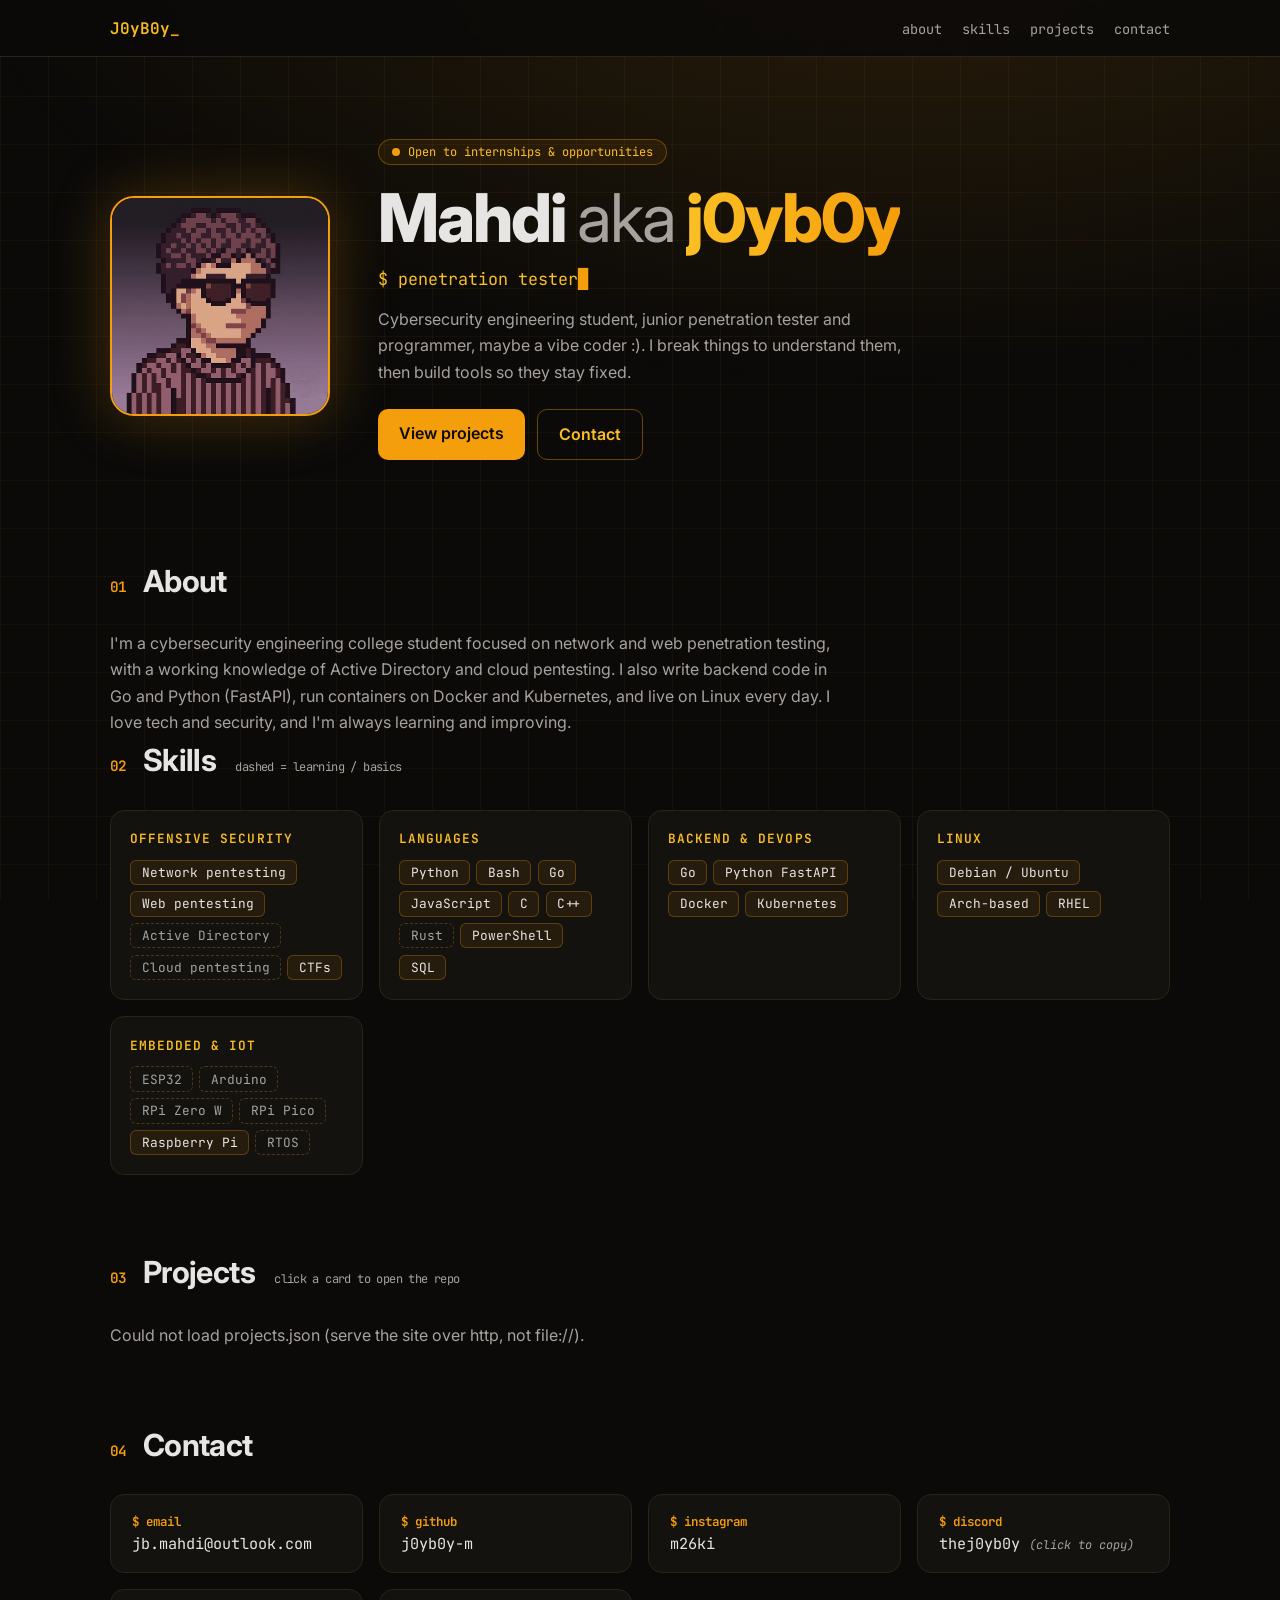
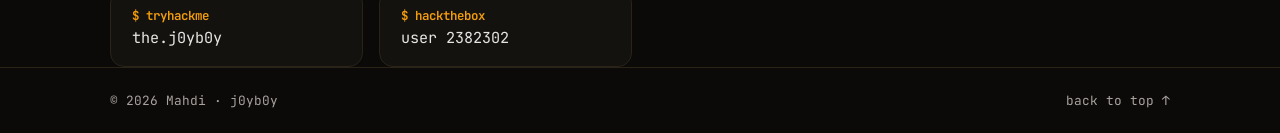
==== commit 9e6b930c: "correct discord username" ====
--- a/index.html
+++ b/index.html
@@ -60,7 +60,7 @@
     <a class="card" href="mailto:jb.mahdi@outlook.com"><b>$ email</b>jb.mahdi@outlook.com</a>
     <a class="card" href="https://github.com/j0yb0y-m" target="_blank" rel="noopener noreferrer"><b>$ github</b>j0yb0y-m</a>
     <a class="card" href="https://www.instagram.com/m26ki" target="_blank" rel="noopener noreferrer"><b>$ instagram</b>m26ki</a>
-    <button class="card" type="button" data-copy="the.j0yb0y"><b>$ discord</b><span>the.j0yb0y <em>(click to copy)</em></span></button>
+    <button class="card" type="button" data-copy="thej0yb0y"><b>$ discord</b><span>thej0yb0y <em>(click to copy)</em></span></button>
     <a class="card" href="https://tryhackme.com/p/the.j0yb0y" target="_blank" rel="noopener noreferrer"><b>$ tryhackme</b>the.j0yb0y</a>
     <a class="card" href="https://app.hackthebox.com/users/2382302" target="_blank" rel="noopener noreferrer"><b>$ hackthebox</b>user 2382302</a>
   </div>
